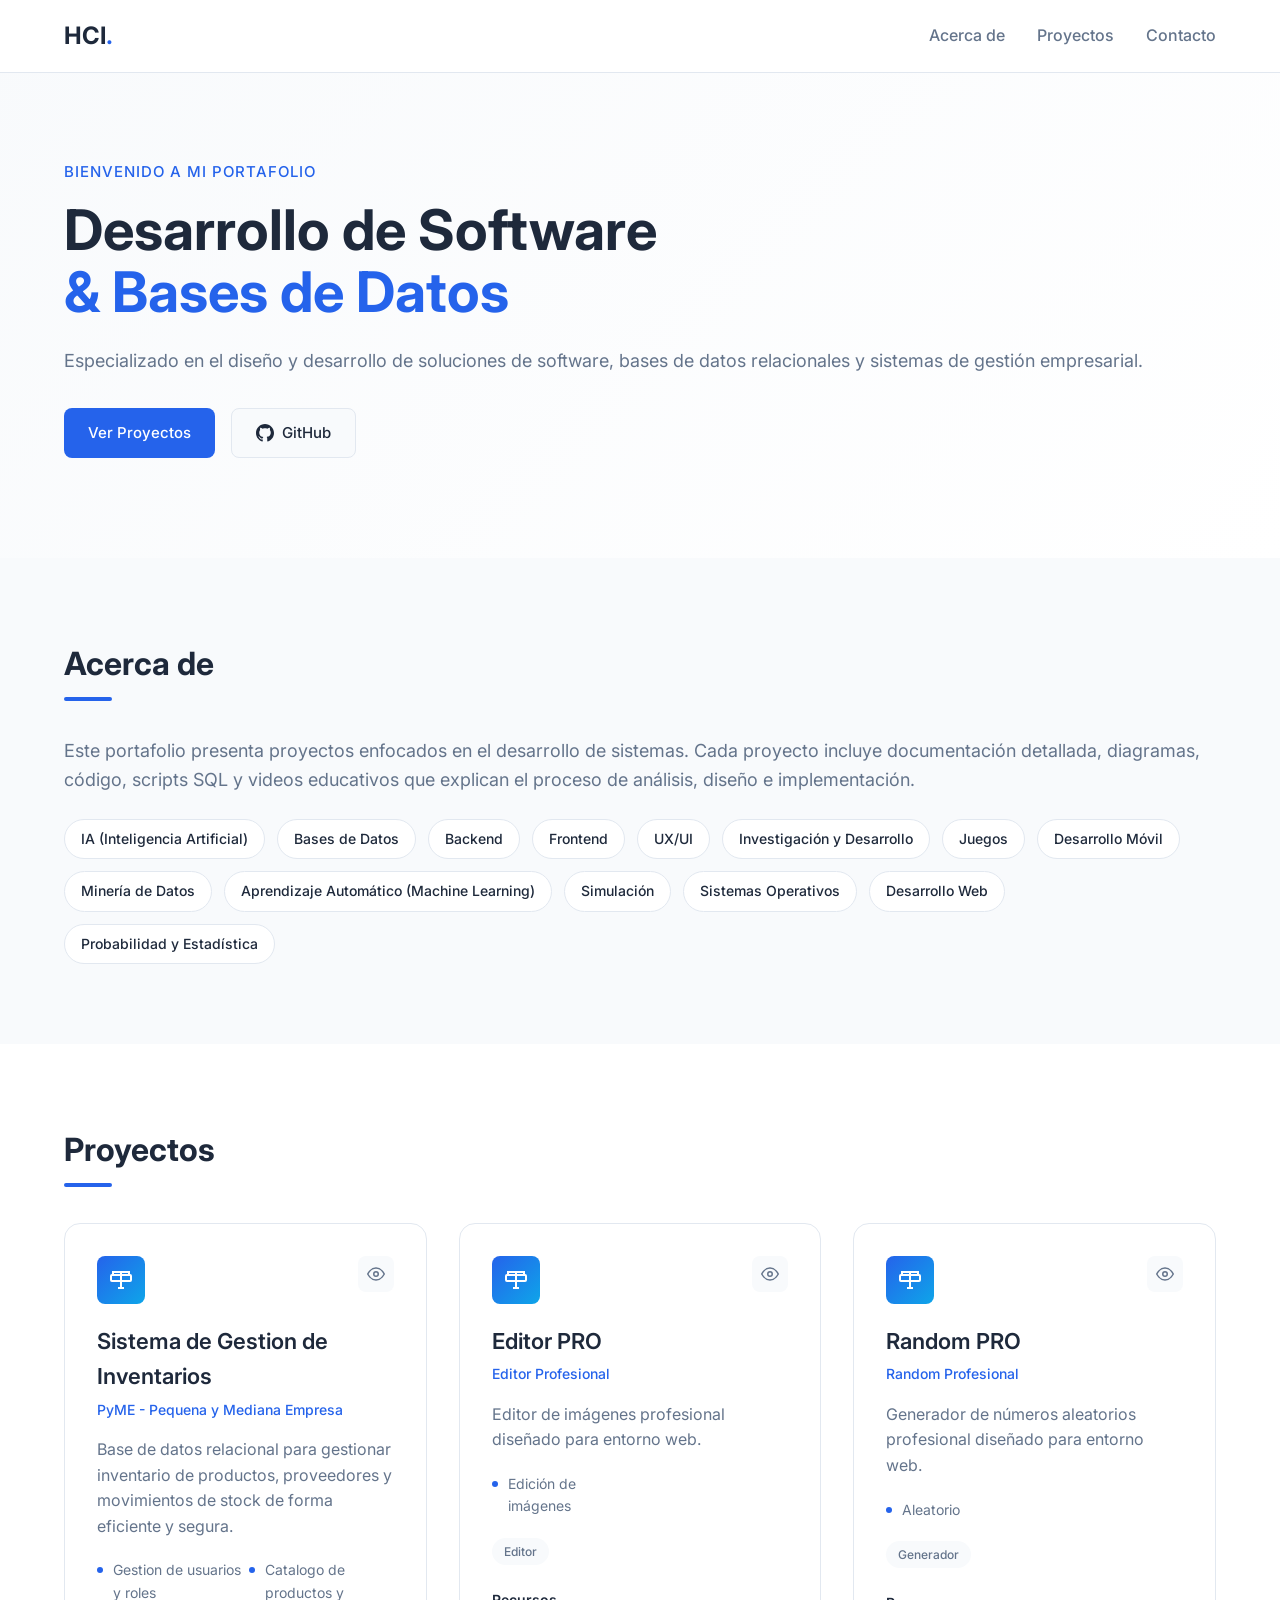
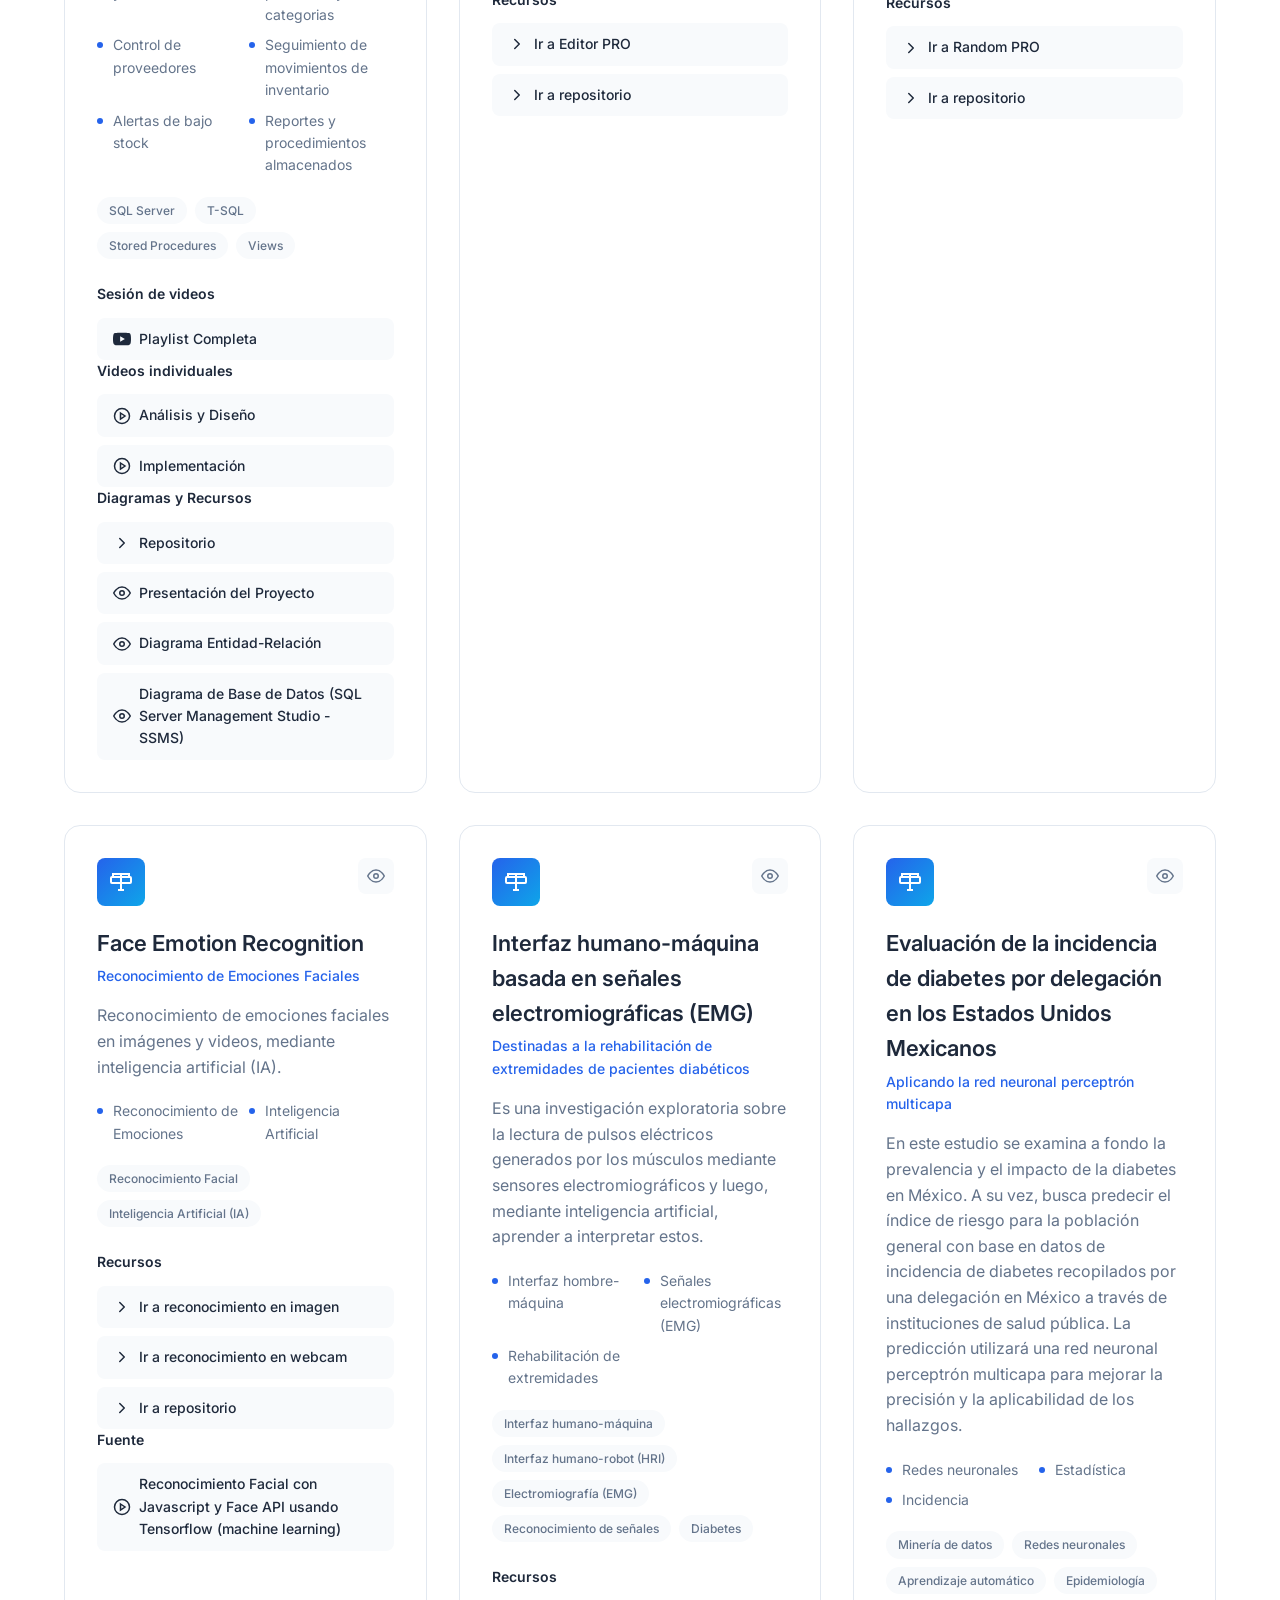
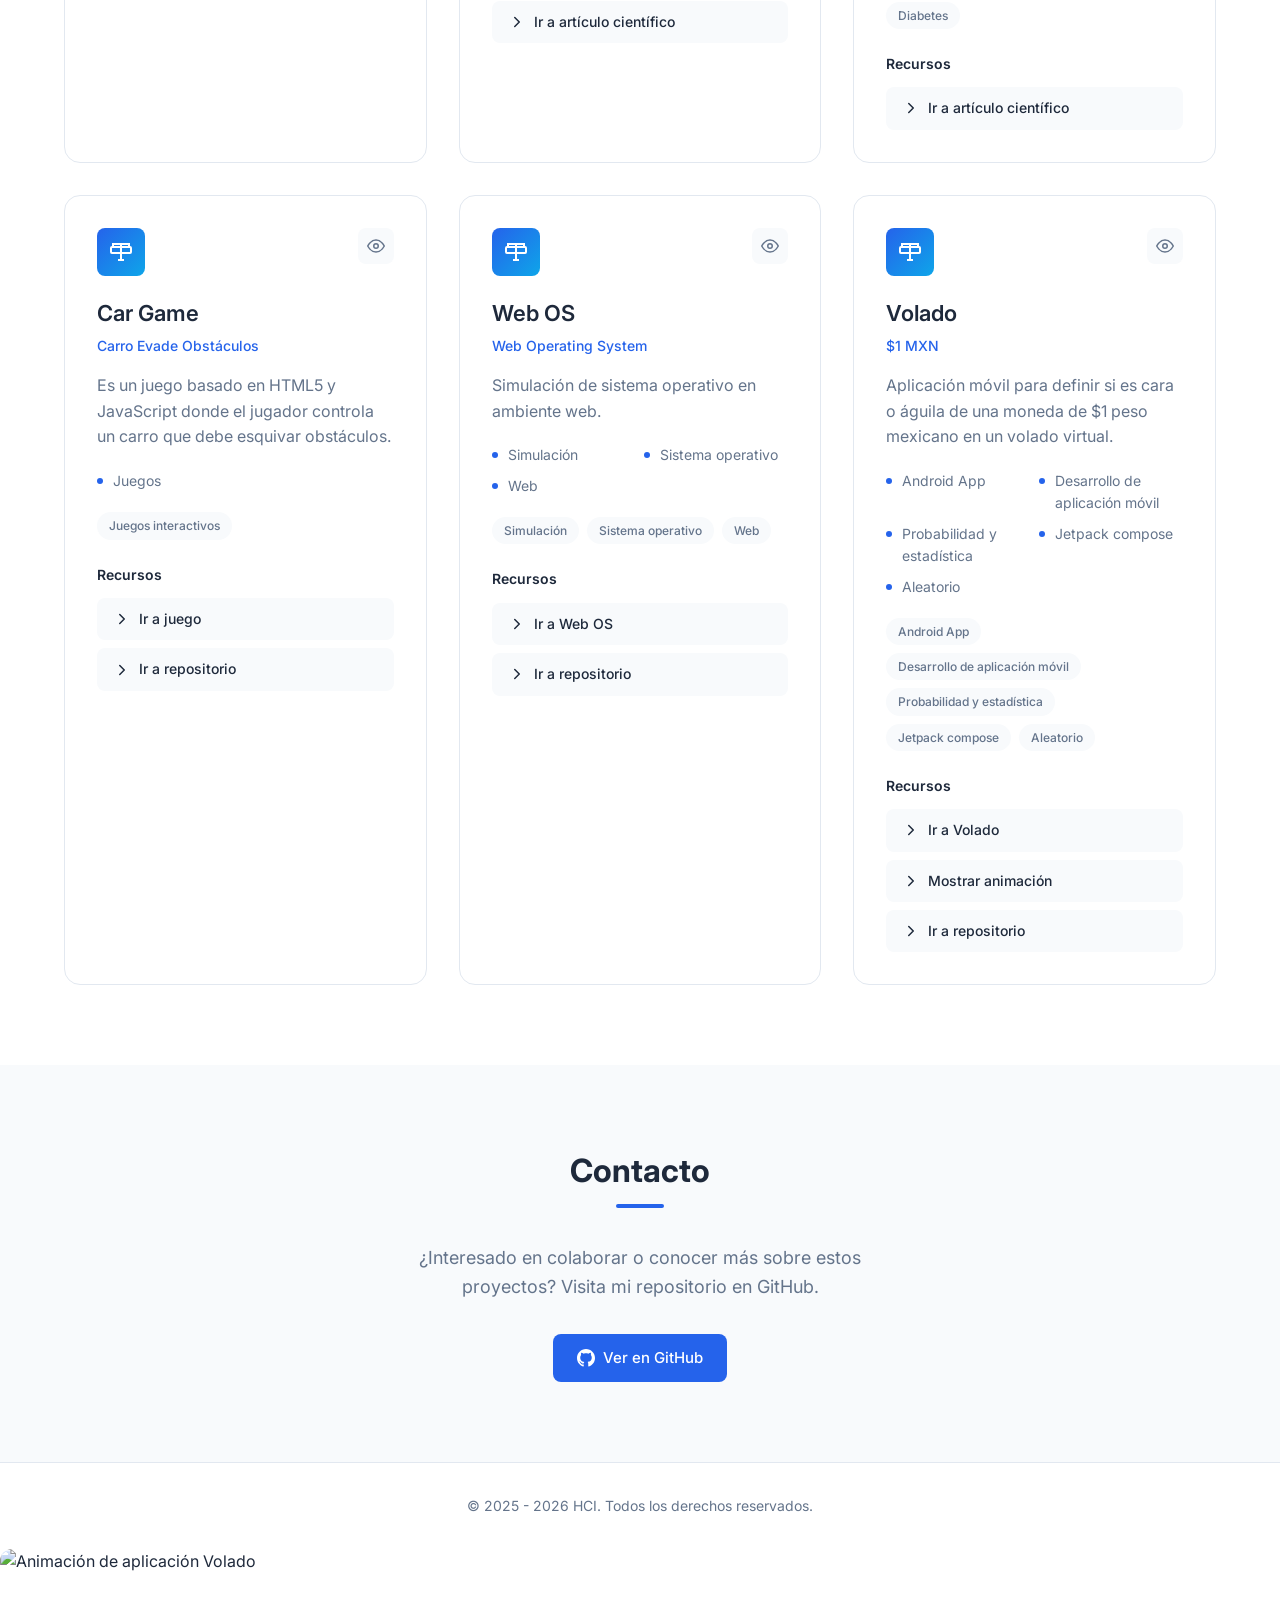
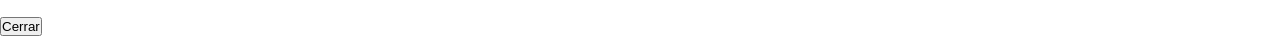
==== index.html @ 2f5af327 "Update copyright brand to index and unify all them" ====
<!DOCTYPE html>
<html lang="es">
<head>
    <meta charset="UTF-8">
    <meta name="viewport" content="width=device-width, initial-scale=1.0">
    <meta name="description" content="Portafolio profesional - Desarrollo de bases de datos y sistemas de software">
    <title>Portafolio Profesional | HCI</title>
    <link rel="icon" type="image/x-icon" href="assets/favicon.ico">
    <link rel="stylesheet" href="css/style.css">
    <link rel="stylesheet" href="https://hubetcardenasi.github.io/Volado/web/css/style-popup.css">
    <link rel="preconnect" href="https://fonts.googleapis.com">
    <link rel="preconnect" href="https://fonts.gstatic.com" crossorigin>
    <link href="https://fonts.googleapis.com/css2?family=Inter:wght@300;400;500;600;700&display=swap" rel="stylesheet">
</head>
<body>
    <header class="header">
        <div class="container">
            <nav class="nav">
                <a href="#" class="logo">HCI<span class="logo-dot">.</span></a>
                <ul class="nav-links">
                    <li><a href="#about">Acerca de</a></li>
                    <li><a href="#projects">Proyectos</a></li>
                    <li><a href="#contact">Contacto</a></li>
                </ul>
            </nav>
        </div>
    </header>

    <main>
        <section class="hero">
            <div class="container">
                <div class="hero-content">
                    <p class="hero-subtitle">Bienvenido a mi portafolio</p>
                    <h1 class="hero-title">Desarrollo de Software <br><span class="highlight">&amp; Bases de Datos</span></h1>
                    <p class="hero-description">
                        Especializado en el diseño y desarrollo de soluciones de software,
                        bases de datos relacionales y sistemas de gestión empresarial.
                    </p>
                    <div class="hero-buttons">
                        <a href="#projects" class="btn btn-primary">Ver Proyectos</a>
                        <a href="https://github.com/hubetcardenasi/Portafolio" target="_blank" rel="noopener noreferrer" class="btn btn-secondary">
                            <svg class="icon" viewBox="0 0 24 24" fill="currentColor">
                                <path d="M12 0c-6.626 0-12 5.373-12 12 0 5.302 3.438 9.8 8.207 11.387.599.111.793-.261.793-.577v-2.234c-3.338.726-4.033-1.416-4.033-1.416-.546-1.387-1.333-1.756-1.333-1.756-1.089-.745.083-.729.083-.729 1.205.084 1.839 1.237 1.839 1.237 1.07 1.834 2.807 1.304 3.492.997.107-.775.418-1.305.762-1.604-2.665-.305-5.467-1.334-5.467-5.931 0-1.311.469-2.381 1.236-3.221-.124-.303-.535-1.524.117-3.176 0 0 1.008-.322 3.301 1.23.957-.266 1.983-.399 3.003-.404 1.02.005 2.047.138 3.006.404 2.291-1.552 3.297-1.23 3.297-1.23.653 1.653.242 2.874.118 3.176.77.84 1.235 1.911 1.235 3.221 0 4.609-2.807 5.624-5.479 5.921.43.372.823 1.102.823 2.222v3.293c0 .319.192.694.801.576 4.765-1.589 8.199-6.086 8.199-11.386 0-6.627-5.373-12-12-12z"/>
                            </svg>
                            GitHub
                        </a>
                    </div>
                </div>
            </div>
        </section>

        <section id="about" class="about">
            <div class="container">
                <h2 class="section-title">Acerca de</h2>
                <div class="about-content">
                    <div class="about-text">
                        <p>
                            Este portafolio presenta proyectos enfocados en el desarrollo de sistemas. Cada proyecto incluye documentación
                            detallada, diagramas, código, scripts SQL y videos educativos que explican el proceso
                            de análisis, diseño e implementación.
                        </p>
                        <div class="skills">
                            <span class="skill-tag">IA (Inteligencia Artificial)</span>
                            <span class="skill-tag">Bases de Datos</span>
                            <span class="skill-tag">Backend</span>
                            <span class="skill-tag">Frontend</span>
                            <span class="skill-tag">UX/UI</span>
                            <span class="skill-tag">Investigación y Desarrollo</span>
                            <span class="skill-tag">Juegos</span>
                            <span class="skill-tag">Desarrollo Móvil</span>
                            <span class="skill-tag">Minería de Datos</span>
                            <span class="skill-tag">Aprendizaje Automático (Machine Learning)</span>
                            <span class="skill-tag">Simulación</span>
                            <span class="skill-tag">Sistemas Operativos</span>
                            <span class="skill-tag">Desarrollo Web</span>
                            <span class="skill-tag">Probabilidad y Estadística</span>
                        </div>
                    </div>
                </div>
            </div>
        </section>

        <section id="projects" class="projects">
            <div class="container">
                <h2 class="section-title">Proyectos</h2>
                <div class="projects-grid">
                    <article class="project-card">
                        <div class="project-header">
                            <div class="project-icon">
                                <svg viewBox="0 0 24 24" fill="none" stroke="currentColor" stroke-width="2">
                                    <path d="M4 7V4h16v3M9 20h6M12 4v16"/>
                                    <rect x="2" y="7" width="20" height="6" rx="1"/>
                                </svg>
                            </div>
                            <div class="project-links">
                                <a href="https://hubetcardenasi.github.io/SGI/assets/PyME/Presentation/SGI-PyME-Presentacion.pdf" target="_blank" title="Ver Diagrama ER" class="project-link">
                                    <svg viewBox="0 0 24 24" fill="none" stroke="currentColor" stroke-width="2">
                                        <path d="M1 12s4-8 11-8 11 8 11 8-4 8-11 8-11-8-11-8z"/>
                                        <circle cx="12" cy="12" r="3"/>
                                    </svg>
                                </a>
                            </div>
                        </div>
                        <h3 class="project-title">Sistema de Gestion de Inventarios</h3>
                        <p class="project-subtitle">PyME - Pequena y Mediana Empresa</p>
                        <p class="project-description">
                            Base de datos relacional para gestionar inventario de productos,
                            proveedores y movimientos de stock de forma eficiente y segura.
                        </p>
                        <div class="project-features">
                            <ul>
                                <li>Gestion de usuarios y roles</li>
                                <li>Catalogo de productos y categorias</li>
                                <li>Control de proveedores</li>
                                <li>Seguimiento de movimientos de inventario</li>
                                <li>Alertas de bajo stock</li>
                                <li>Reportes y procedimientos almacenados</li>
                            </ul>
                        </div>
                        <div class="project-tags">
                            <span class="tag">SQL Server</span>
                            <span class="tag">T-SQL</span>
                            <span class="tag">Stored Procedures</span>
                            <span class="tag">Views</span>
                        </div>
                        <div class="project-resources">
                            <h4>Sesión de videos</h4>
                            <div class="resource-links">
                                <a href="https://www.youtube.com/playlist?list=PLf03vPJLEOIWIBSw8-gBftN8FZsCcZZ-a" target="_blank" rel="noopener noreferrer" class="resource-link">
                                    <svg viewBox="0 0 24 24" fill="currentColor">
                                        <path d="M23.498 6.186a3.016 3.016 0 0 0-2.122-2.136C19.505 3.545 12 3.545 12 3.545s-7.505 0-9.377.505A3.017 3.017 0 0 0 .502 6.186C0 8.07 0 12 0 12s0 3.93.502 5.814a3.016 3.016 0 0 0 2.122 2.136c1.871.505 9.376.505 9.376.505s7.505 0 9.377-.505a3.015 3.015 0 0 0 2.122-2.136C24 15.93 24 12 24 12s0-3.93-.502-5.814zM9.545 15.568V8.432L15.818 12l-6.273 3.568z"/>
                                    </svg>
                                    Playlist Completa
                                </a>
                            </div>                                  
                            <h4>Videos individuales</h4>
                            <div class="resource-links">
                                <a href="https://youtu.be/Gul1yTHbNu0" target="_blank" rel="noopener noreferrer" class="resource-link">
                                    <svg viewBox="0 0 24 24" fill="none" stroke="currentColor" stroke-width="2">
                                        <circle cx="12" cy="12" r="10"/>
                                        <polygon points="10 8 16 12 10 16 10 8"/>
                                    </svg>
                                    Análisis y Diseño
                                </a>
                                <a href="https://youtu.be/DwmBLSr5jgw" target="_blank" rel="noopener noreferrer" class="resource-link">
                                    <svg viewBox="0 0 24 24" fill="none" stroke="currentColor" stroke-width="2">
                                        <circle cx="12" cy="12" r="10"/>
                                        <polygon points="10 8 16 12 10 16 10 8"/>
                                    </svg>
                                    Implementación
                                </a>
                            </div>
                            <h4>Diagramas y Recursos</h4>
                            <div class="resource-links">
                                <a href="https://github.com/hubetcardenasi/SGI" target="_blank" rel="noopener noreferrer" class="resource-link">
                                    <svg viewBox="0 0 24 24" fill="none" stroke="currentColor" stroke-width="2">
                                        <path d="M9 18L15 12L9 6" stroke-linecap="round" stroke-linejoin="round"/>
                                    </svg>
                                    Repositorio
                                </a>
                                <a href="https://hubetcardenasi.github.io/SGI/assets/PyME/Presentation/SGI-PyME-Presentacion.pdf" target="_blank" title="Ver Diagrama ER" class="resource-link">
                                    <svg viewBox="0 0 24 24" fill="none" stroke="currentColor" stroke-width="2">
                                        <path d="M1 12s4-8 11-8 11 8 11 8-4 8-11 8-11-8-11-8z"/>
                                        <circle cx="12" cy="12" r="3"/>
                                    </svg>
                                    Presentación del Proyecto
                                </a>
                                <a href="https://hubetcardenasi.github.io/SGI/assets/PyME/Images/ER.png" target="_blank" title="Ver Diagrama ER" class="resource-link">
                                    <svg viewBox="0 0 24 24" fill="none" stroke="currentColor" stroke-width="2">
                                        <path d="M1 12s4-8 11-8 11 8 11 8-4 8-11 8-11-8-11-8z"/>
                                        <circle cx="12" cy="12" r="3"/>
                                    </svg>
                                    Diagrama Entidad-Relación
                                </a>
                                <a href="https://hubetcardenasi.github.io/SGI/assets/PyME/Images/DBD-SSMS.png" target="_blank" title="Ver Diagrama BD" class="resource-link">
                                    <svg viewBox="0 0 24 24" fill="none" stroke="currentColor" stroke-width="2">
                                        <path d="M1 12s4-8 11-8 11 8 11 8-4 8-11 8-11-8-11-8z"/>
                                        <circle cx="12" cy="12" r="3"/>
                                    </svg>
                                    Diagrama de Base de Datos (SQL Server Management Studio - SSMS)
                                </a>
                            </div>
                        </div>
                    </article>

                    <article class="project-card">
                        <div class="project-header">
                            <div class="project-icon">
                                <svg viewBox="0 0 24 24" fill="none" stroke="currentColor" stroke-width="2">
                                    <path d="M4 7V4h16v3M9 20h6M12 4v16"/>
                                    <rect x="2" y="7" width="20" height="6" rx="1"/>
                                </svg>
                            </div>
                            <div class="project-links">
                                <a href="https://hubetcardenasi.github.io/EditorPro/index.html" target="_blank" title="Ver Proyecto" class="project-link">
                                    <svg viewBox="0 0 24 24" fill="none" stroke="currentColor" stroke-width="2">
                                        <path d="M1 12s4-8 11-8 11 8 11 8-4 8-11 8-11-8-11-8z"/>
                                        <circle cx="12" cy="12" r="3"/>
                                    </svg>
                                </a>
                            </div>
                        </div>
                        <h3 class="project-title">Editor PRO</h3>
                        <p class="project-subtitle">Editor Profesional</p>
                        <p class="project-description">
                            Editor de imágenes profesional diseñado para entorno web.
                        </p>
                        <div class="project-features">
                            <ul>
                                <li>Edición de imágenes</li>
                            </ul>
                        </div>
                        <div class="project-tags">
                            <span class="tag">Editor</span>
                        </div>
                        <div class="project-resources">
                            <h4>Recursos</h4>
                            <div class="resource-links">
                                <a href="https://hubetcardenasi.github.io/EditorPro/index.html" target="_blank" rel="noopener noreferrer" class="resource-link">
                                    <svg viewBox="0 0 24 24" fill="none" stroke="currentColor" stroke-width="2">
                                        <path d="M9 18L15 12L9 6" stroke-linecap="round" stroke-linejoin="round"/>
                                    </svg>
                                    Ir a Editor PRO
                                </a>
                                <a href="https://github.com/hubetcardenasi/EditorPro" target="_blank" rel="noopener noreferrer" class="resource-link">
                                    <svg viewBox="0 0 24 24" fill="none" stroke="currentColor" stroke-width="2">
                                        <path d="M9 18L15 12L9 6" stroke-linecap="round" stroke-linejoin="round"/>
                                    </svg>
                                    Ir a repositorio
                                </a>
                            </div>
                        </div>
                    </article>

                    <article class="project-card">
                        <div class="project-header">
                            <div class="project-icon">
                                <svg viewBox="0 0 24 24" fill="none" stroke="currentColor" stroke-width="2">
                                    <path d="M4 7V4h16v3M9 20h6M12 4v16"/>
                                    <rect x="2" y="7" width="20" height="6" rx="1"/>
                                </svg>
                            </div>
                            <div class="project-links">
                                <a href="https://hubetcardenasi.github.io/RandomPro/index.html" target="_blank" title="Ver Proyecto" class="project-link">
                                    <svg viewBox="0 0 24 24" fill="none" stroke="currentColor" stroke-width="2">
                                        <path d="M1 12s4-8 11-8 11 8 11 8-4 8-11 8-11-8-11-8z"/>
                                        <circle cx="12" cy="12" r="3"/>
                                    </svg>
                                </a>
                            </div>
                        </div>
                        <h3 class="project-title">Random PRO</h3>
                        <p class="project-subtitle">Random Profesional</p>
                        <p class="project-description">
                            Generador de números aleatorios profesional diseñado para entorno web.
                        </p>
                        <div class="project-features">
                            <ul>
                                <li>Aleatorio</li>
                            </ul>
                        </div>
                        <div class="project-tags">
                            <span class="tag">Generador</span>
                        </div>
                        <div class="project-resources">
                            <h4>Recursos</h4>
                            <div class="resource-links">
                                <a href="https://hubetcardenasi.github.io/RandomPro/index.html" target="_blank" rel="noopener noreferrer" class="resource-link">
                                    <svg viewBox="0 0 24 24" fill="none" stroke="currentColor" stroke-width="2">
                                        <path d="M9 18L15 12L9 6" stroke-linecap="round" stroke-linejoin="round"/>
                                    </svg>
                                    Ir a Random PRO
                                </a>
                                <a href="https://github.com/hubetcardenasi/RandomPro" target="_blank" rel="noopener noreferrer" class="resource-link">
                                    <svg viewBox="0 0 24 24" fill="none" stroke="currentColor" stroke-width="2">
                                        <path d="M9 18L15 12L9 6" stroke-linecap="round" stroke-linejoin="round"/>
                                    </svg>
                                    Ir a repositorio
                                </a>
                            </div>
                        </div>
                    </article>

                    <article class="project-card">
                        <div class="project-header">
                            <div class="project-icon">
                                <svg viewBox="0 0 24 24" fill="none" stroke="currentColor" stroke-width="2">
                                    <path d="M4 7V4h16v3M9 20h6M12 4v16"/>
                                    <rect x="2" y="7" width="20" height="6" rx="1"/>
                                </svg>
                            </div>
                            <div class="project-links">
                                <a href="https://hubetcardenasi.github.io/FaceEmotionRecognition/assets/ReconocimientoDeEmocionesPorMedioDeIA.pdf" target="_blank" title="Ver Proyecto" class="project-link">
                                    <svg viewBox="0 0 24 24" fill="none" stroke="currentColor" stroke-width="2">
                                        <path d="M1 12s4-8 11-8 11 8 11 8-4 8-11 8-11-8-11-8z"/>
                                        <circle cx="12" cy="12" r="3"/>
                                    </svg>
                                </a>
                            </div>
                        </div>
                        <h3 class="project-title">Face Emotion Recognition</h3>
                        <p class="project-subtitle">Reconocimiento de Emociones Faciales</p>
                        <p class="project-description">
                            Reconocimiento de emociones faciales en imágenes y videos, mediante inteligencia artificial (IA).
                        </p>
                        <div class="project-features">
                            <ul>
                                <li>Reconocimiento de Emociones</li>
                                <li>Inteligencia Artificial</li>
                            </ul>
                        </div>
                        <div class="project-tags">
                            <span class="tag">Reconocimiento Facial</span>
                            <span class="tag">Inteligencia Artificial (IA)</span>
                        </div>
                        <div class="project-resources">
                            <h4>Recursos</h4>
                            <div class="resource-links">
                                <a href="https://hubetcardenasi.github.io/FaceEmotionRecognition/index-image.html" target="_blank" rel="noopener noreferrer" class="resource-link">
                                    <svg viewBox="0 0 24 24" fill="none" stroke="currentColor" stroke-width="2">
                                        <path d="M9 18L15 12L9 6" stroke-linecap="round" stroke-linejoin="round"/>
                                    </svg>
                                    Ir a reconocimiento en imagen
                                </a>
                            
                                <a href="https://hubetcardenasi.github.io/FaceEmotionRecognition/index-webcam.html" target="_blank" rel="noopener noreferrer" class="resource-link">
                                    <svg viewBox="0 0 24 24" fill="none" stroke="currentColor" stroke-width="2">
                                        <path d="M9 18L15 12L9 6" stroke-linecap="round" stroke-linejoin="round"/>
                                    </svg>
                                    Ir a reconocimiento en webcam
                                </a>

                                <a href="https://github.com/hubetcardenasi/FaceEmotionRecognition" target="_blank" rel="noopener noreferrer" class="resource-link">
                                    <svg viewBox="0 0 24 24" fill="none" stroke="currentColor" stroke-width="2">
                                        <path d="M9 18L15 12L9 6" stroke-linecap="round" stroke-linejoin="round"/>
                                    </svg>
                                    Ir a repositorio
                                </a>
                            </div>

                            <h4>Fuente</h4>
                            <div class="resource-links">
                                <a href="https://youtu.be/QbQuNyEgMvY" target="_blank" rel="noopener noreferrer" class="resource-link">
                                    <svg viewBox="0 0 24 24" fill="none" stroke="currentColor" stroke-width="2">
                                        <circle cx="12" cy="12" r="10"/>
                                        <polygon points="10 8 16 12 10 16 10 8"/>
                                    </svg>
                                    Reconocimiento Facial con Javascript y Face API usando Tensorflow (machine learning)
                                </a>
                            </div>
                        </div>
                    </article>

                    <article class="project-card">
                        <div class="project-header">
                            <div class="project-icon">
                                <svg viewBox="0 0 24 24" fill="none" stroke="currentColor" stroke-width="2">
                                    <path d="M4 7V4h16v3M9 20h6M12 4v16"/>
                                    <rect x="2" y="7" width="20" height="6" rx="1"/>
                                </svg>
                            </div>
                            <div class="project-links">
                                <a href="https://doi.org/10.1007/978-3-031-60215-3_5" target="_blank" title="Ver Proyecto" class="project-link">
                                    <svg viewBox="0 0 24 24" fill="none" stroke="currentColor" stroke-width="2">
                                        <path d="M1 12s4-8 11-8 11 8 11 8-4 8-11 8-11-8-11-8z"/>
                                        <circle cx="12" cy="12" r="3"/>
                                    </svg>
                                </a>
                            </div>
                        </div>
                        <h3 class="project-title">Interfaz humano-máquina basada en señales electromiográficas (EMG)</h3>
                        <p class="project-subtitle">Destinadas a la rehabilitación de extremidades de pacientes diabéticos</p>
                        <p class="project-description">
                            Es una investigación exploratoria sobre la lectura de pulsos eléctricos generados por los músculos mediante sensores electromiográficos y luego, mediante inteligencia artificial, aprender a interpretar estos. 
                        </p>
                        <div class="project-features">
                            <ul>
                                <li>Interfaz hombre-máquina</li>
                                <li>Señales electromiográficas (EMG)</li>
                                <li>Rehabilitación de extremidades</li>
                            </ul>
                        </div>
                        <div class="project-tags">
                            <span class="tag">Interfaz humano-máquina</span>
                            <span class="tag">Interfaz humano-robot (HRI)</span>
                            <span class="tag">Electromiografía (EMG)</span>
                            <span class="tag">Reconocimiento de señales</span>
                            <span class="tag">Diabetes</span>
                        </div>
                        <div class="project-resources">
                            <h4>Recursos</h4>
                            <div class="resource-links">
                                <a href="https://doi.org/10.1007/978-3-031-60215-3_5" target="_blank" rel="noopener noreferrer" class="resource-link">
                                    <svg viewBox="0 0 24 24" fill="none" stroke="currentColor" stroke-width="2">
                                        <path d="M9 18L15 12L9 6" stroke-linecap="round" stroke-linejoin="round"/>
                                    </svg>
                                    Ir a artículo científico
                                </a>
                            </div>
                        </div>
                    </article>

                    <article class="project-card">
                        <div class="project-header">
                            <div class="project-icon">
                                <svg viewBox="0 0 24 24" fill="none" stroke="currentColor" stroke-width="2">
                                    <path d="M4 7V4h16v3M9 20h6M12 4v16"/>
                                    <rect x="2" y="7" width="20" height="6" rx="1"/>
                                </svg>
                            </div>
                            <div class="project-links">
                                <a href="https://doi.org/10.1007/978-3-031-60215-3_6" target="_blank" title="Ver Proyecto" class="project-link">
                                    <svg viewBox="0 0 24 24" fill="none" stroke="currentColor" stroke-width="2">
                                        <path d="M1 12s4-8 11-8 11 8 11 8-4 8-11 8-11-8-11-8z"/>
                                        <circle cx="12" cy="12" r="3"/>
                                    </svg>
                                </a>
                            </div>
                        </div>
                        <h3 class="project-title">Evaluación de la incidencia de diabetes por delegación en los Estados Unidos Mexicanos</h3>
                        <p class="project-subtitle">Aplicando la red neuronal perceptrón multicapa</p>
                        <p class="project-description">
                            En este estudio se examina a fondo la prevalencia y el impacto de la diabetes en México. A su vez, busca predecir el índice de riesgo para la población general con base en datos de incidencia de diabetes recopilados por una delegación en México a través de instituciones de salud pública. La predicción utilizará una red neuronal perceptrón multicapa para mejorar la precisión y la aplicabilidad de los hallazgos.  
                        </p>
                        <div class="project-features">
                            <ul>
                                <li>Redes neuronales</li>
                                <li>Estadística</li>
                                <li>Incidencia</li>
                            </ul>
                        </div>
                        <div class="project-tags">
                            <span class="tag">Minería de datos</span>
                            <span class="tag">Redes neuronales</span>
                            <span class="tag">Aprendizaje automático</span>
                            <span class="tag">Epidemiología</span>
                            <span class="tag">Diabetes</span>
                        </div>
                        <div class="project-resources">
                            <h4>Recursos</h4>
                            <div class="resource-links">
                                <a href="https://doi.org/10.1007/978-3-031-60215-3_6" target="_blank" rel="noopener noreferrer" class="resource-link">
                                    <svg viewBox="0 0 24 24" fill="none" stroke="currentColor" stroke-width="2">
                                        <path d="M9 18L15 12L9 6" stroke-linecap="round" stroke-linejoin="round"/>
                                    </svg>
                                    Ir a artículo científico
                                </a>
                            </div>
                        </div>
                    </article>

                    <article class="project-card">
                        <div class="project-header">
                            <div class="project-icon">
                                <svg viewBox="0 0 24 24" fill="none" stroke="currentColor" stroke-width="2">
                                    <path d="M4 7V4h16v3M9 20h6M12 4v16"/>
                                    <rect x="2" y="7" width="20" height="6" rx="1"/>
                                </svg>
                            </div>
                            <div class="project-links">
                                <a href="https://hubetcardenasi.github.io/CarGame/index.html" target="_blank" title="Ver Proyecto" class="project-link">
                                    <svg viewBox="0 0 24 24" fill="none" stroke="currentColor" stroke-width="2">
                                        <path d="M1 12s4-8 11-8 11 8 11 8-4 8-11 8-11-8-11-8z"/>
                                        <circle cx="12" cy="12" r="3"/>
                                    </svg>
                                </a>
                            </div>
                        </div>
                        <h3 class="project-title">Car Game</h3>
                        <p class="project-subtitle">Carro Evade Obstáculos</p>
                        <p class="project-description">
                            Es un juego basado en HTML5 y JavaScript donde el jugador controla un carro que debe esquivar obstáculos.  
                        </p>
                        <div class="project-features">
                            <ul>
                                <li>Juegos</li>
                            </ul>
                        </div>
                        <div class="project-tags">
                            <span class="tag">Juegos interactivos</span>
                        </div>
                        <div class="project-resources">
                            <h4>Recursos</h4>
                            <div class="resource-links">
                                <a href="https://hubetcardenasi.github.io/CarGame/index.html" target="_blank" rel="noopener noreferrer" class="resource-link">
                                    <svg viewBox="0 0 24 24" fill="none" stroke="currentColor" stroke-width="2">
                                        <path d="M9 18L15 12L9 6" stroke-linecap="round" stroke-linejoin="round"/>
                                    </svg>
                                    Ir a juego
                                </a>

                                <a href="https://github.com/hubetcardenasi/CarGame" target="_blank" rel="noopener noreferrer" class="resource-link">
                                    <svg viewBox="0 0 24 24" fill="none" stroke="currentColor" stroke-width="2">
                                        <path d="M9 18L15 12L9 6" stroke-linecap="round" stroke-linejoin="round"/>
                                    </svg>
                                    Ir a repositorio
                                </a>
                            </div>
                        </div>
                    </article>

                    <article class="project-card">
                        <div class="project-header">
                            <div class="project-icon">
                                <svg viewBox="0 0 24 24" fill="none" stroke="currentColor" stroke-width="2">
                                    <path d="M4 7V4h16v3M9 20h6M12 4v16"/>
                                    <rect x="2" y="7" width="20" height="6" rx="1"/>
                                </svg>
                            </div>
                            <div class="project-links">
                                <a href="https://hubetcardenasi.github.io/WebOS/index.html" target="_blank" title="Ver Proyecto" class="project-link">
                                    <svg viewBox="0 0 24 24" fill="none" stroke="currentColor" stroke-width="2">
                                        <path d="M1 12s4-8 11-8 11 8 11 8-4 8-11 8-11-8-11-8z"/>
                                        <circle cx="12" cy="12" r="3"/>
                                    </svg>
                                </a>
                            </div>
                        </div>
                        <h3 class="project-title">Web OS</h3>
                        <p class="project-subtitle">Web Operating System</p>
                        <p class="project-description">
                            Simulación de sistema operativo en ambiente web. 
                        </p>
                        <div class="project-features">
                            <ul>
                                <li>Simulación</li>
                                <li>Sistema operativo</li>
                                <li>Web</li>
                            </ul>
                        </div>
                        <div class="project-tags">
                            <span class="tag">Simulación</span>
                            <span class="tag">Sistema operativo</span>
                            <span class="tag">Web</span>
                        </div>
                        <div class="project-resources">
                            <h4>Recursos</h4>
                            <div class="resource-links">
                                <a href="https://hubetcardenasi.github.io/WebOS/index.html" target="_blank" rel="noopener noreferrer" class="resource-link">
                                    <svg viewBox="0 0 24 24" fill="none" stroke="currentColor" stroke-width="2">
                                        <path d="M9 18L15 12L9 6" stroke-linecap="round" stroke-linejoin="round"/>
                                    </svg>
                                    Ir a Web OS
                                </a>

                                <a href="https://github.com/hubetcardenasi/WebOS" target="_blank" rel="noopener noreferrer" class="resource-link">
                                    <svg viewBox="0 0 24 24" fill="none" stroke="currentColor" stroke-width="2">
                                        <path d="M9 18L15 12L9 6" stroke-linecap="round" stroke-linejoin="round"/>
                                    </svg>
                                    Ir a repositorio
                                </a>
                            </div>
                        </div>
                    </article>

                    <article class="project-card">
                        <div class="project-header">
                            <div class="project-icon">
                                <svg viewBox="0 0 24 24" fill="none" stroke="currentColor" stroke-width="2">
                                    <path d="M4 7V4h16v3M9 20h6M12 4v16"/>
                                    <rect x="2" y="7" width="20" height="6" rx="1"/>
                                </svg>
                            </div>
                            <div class="project-links">
                                <a href="https://hubetcardenasi.github.io/Volado/index.html" target="_blank" title="Ver Proyecto" class="project-link">
                                    <svg viewBox="0 0 24 24" fill="none" stroke="currentColor" stroke-width="2">
                                        <path d="M1 12s4-8 11-8 11 8 11 8-4 8-11 8-11-8-11-8z"/>
                                        <circle cx="12" cy="12" r="3"/>
                                    </svg>
                                </a>
                            </div>
                        </div>
                        <h3 class="project-title">Volado</h3>
                        <p class="project-subtitle">$1 MXN</p>
                        <p class="project-description">
                            Aplicación móvil para definir si es cara o águila de una moneda de $1 peso mexicano en un volado virtual. 
                        </p>
                        <div class="project-features">
                            <ul>
                                <li>Android App</li>
                                <li>Desarrollo de aplicación móvil</li>
                                <li>Probabilidad y estadística</li>
                                <li>Jetpack compose</li>
                                <li>Aleatorio</li>
                            </ul>
                        </div>
                        <div class="project-tags">
                            <span class="tag">Android App</span>
                            <span class="tag">Desarrollo de aplicación móvil</span>
                            <span class="tag">Probabilidad y estadística</span>
                            <span class="tag">Jetpack compose</span>
                            <span class="tag">Aleatorio</span>
                        </div>
                        <div class="project-resources">
                            <h4>Recursos</h4>
                            <div class="resource-links">
                                <a href="https://hubetcardenasi.github.io/Volado/index.html" target="_blank" rel="noopener noreferrer" class="resource-link">
                                    <svg viewBox="0 0 24 24" fill="none" stroke="currentColor" stroke-width="2">
                                        <path d="M9 18L15 12L9 6" stroke-linecap="round" stroke-linejoin="round"/>
                                    </svg>
                                    Ir a Volado
                                </a>

                                <a href="#" onclick="mostrarPopup(); return false;" target="_blank" rel="noopener noreferrer" class="resource-link">
                                    <svg viewBox="0 0 24 24" fill="none" stroke="currentColor" stroke-width="2">
                                        <path d="M9 18L15 12L9 6" stroke-linecap="round" stroke-linejoin="round"/>
                                    </svg>
                                    Mostrar animación
                                </a>

                                <a href="https://github.com/hubetcardenasi/Volado" target="_blank" rel="noopener noreferrer" class="resource-link">
                                    <svg viewBox="0 0 24 24" fill="none" stroke="currentColor" stroke-width="2">
                                        <path d="M9 18L15 12L9 6" stroke-linecap="round" stroke-linejoin="round"/>
                                    </svg>
                                    Ir a repositorio
                                </a>
                            </div>
                        </div>
                    </article>
                </div>
            </div>
        </section>

        <section id="contact" class="contact">
            <div class="container">
                <h2 class="section-title">Contacto</h2>
                <div class="contact-content">
                    <p class="contact-text">
                        ¿Interesado en colaborar o conocer más sobre estos proyectos?
                        Visita mi repositorio en GitHub.
                    </p>
                    <a href="https://github.com/hubetcardenasi/Portafolio" target="_blank" rel="noopener noreferrer" class="btn btn-primary">
                        <svg class="icon" viewBox="0 0 24 24" fill="currentColor">
                            <path d="M12 0c-6.626 0-12 5.373-12 12 0 5.302 3.438 9.8 8.207 11.387.599.111.793-.261.793-.577v-2.234c-3.338.726-4.033-1.416-4.033-1.416-.546-1.387-1.333-1.756-1.333-1.756-1.089-.745.083-.729.083-.729 1.205.084 1.839 1.237 1.839 1.237 1.07 1.834 2.807 1.304 3.492.997.107-.775.418-1.305.762-1.604-2.665-.305-5.467-1.334-5.467-5.931 0-1.311.469-2.381 1.236-3.221-.124-.303-.535-1.524.117-3.176 0 0 1.008-.322 3.301 1.23.957-.266 1.983-.399 3.003-.404 1.02.005 2.047.138 3.006.404 2.291-1.552 3.297-1.23 3.297-1.23.653 1.653.242 2.874.118 3.176.77.84 1.235 1.911 1.235 3.221 0 4.609-2.807 5.624-5.479 5.921.43.372.823 1.102.823 2.222v3.293c0 .319.192.694.801.576 4.765-1.589 8.199-6.086 8.199-11.386 0-6.627-5.373-12-12-12z"/>
                        </svg>
                        Ver en GitHub
                    </a>
                </div>
            </div>
        </section>
    </main>

    <footer class="footer">
        <div class="container">
            <p>&copy; <span id="actualYear">2025</span> HCI. Todos los derechos reservados.</p>
        </div>
    </footer>

    <script src="js/app.js"></script>

    <!-- Popup -->
    <div class="popup-overlay" id="popup">
    <div class="popup-content">
        <img src="https://hubetcardenasi.github.io/Volado/web/assets/volado_animacion.gif" alt="Animación de aplicación Volado" class="project-image" width="180" style="border-radius: 12px;">
        <p style="color:white; margin-top: 12px;">Procesando...</p>
        <button class="popup-btn" onclick="cerrarPopup()">Cerrar</button>
    </div>
    </div>

    <script src="https://hubetcardenasi.github.io/Volado/web/js/app.js"></script>
</body>
</html>
---- css/style.css ----
/* CSS Variables */
:root {
    --color-primary: #2563eb;
    --color-primary-dark: #1d4ed8;
    --color-secondary: #64748b;
    --color-text: #1e293b;
    --color-text-light: #64748b;
    --color-background: #ffffff;
    --color-surface: #f8fafc;
    --color-border: #e2e8f0;
    --color-accent: #0ea5e9;
    --font-family: 'Inter', -apple-system, BlinkMacSystemFont, 'Segoe UI', Roboto, sans-serif;
    --shadow-sm: 0 1px 2px 0 rgb(0 0 0 / 0.05);
    --shadow-md: 0 4px 6px -1px rgb(0 0 0 / 0.1), 0 2px 4px -2px rgb(0 0 0 / 0.1);
    --shadow-lg: 0 10px 15px -3px rgb(0 0 0 / 0.1), 0 4px 6px -4px rgb(0 0 0 / 0.1);
    --radius: 8px;
    --radius-lg: 16px;
    --transition: all 0.2s ease;
}

/* Reset */
*, *::before, *::after {
    box-sizing: border-box;
    margin: 0;
    padding: 0;
}

html {
    scroll-behavior: smooth;
}

body {
    font-family: var(--font-family);
    font-size: 16px;
    line-height: 1.6;
    color: var(--color-text);
    background-color: var(--color-background);
}

img {
    max-width: 100%;
    height: auto;
}

a {
    color: inherit;
    text-decoration: none;
}

ul {
    list-style: none;
}

/* Container */
.container {
    width: 100%;
    max-width: 1200px;
    margin: 0 auto;
    padding: 0 24px;
}

/* Header */
.header {
    position: fixed;
    top: 0;
    left: 0;
    right: 0;
    background: rgba(255, 255, 255, 0.95);
    backdrop-filter: blur(10px);
    border-bottom: 1px solid var(--color-border);
    z-index: 1000;
}

.nav {
    display: flex;
    justify-content: space-between;
    align-items: center;
    height: 72px;
}

.logo {
    font-size: 1.5rem;
    font-weight: 700;
    color: var(--color-text);
}

.logo-dot {
    color: var(--color-primary);
}

.nav-links {
    display: flex;
    gap: 32px;
}

.nav-links a {
    font-weight: 500;
    color: var(--color-text-light);
    transition: var(--transition);
}

.nav-links a:hover {
    color: var(--color-primary);
}

/* Buttons */
.btn {
    display: inline-flex;
    align-items: center;
    gap: 8px;
    padding: 12px 24px;
    font-size: 0.938rem;
    font-weight: 500;
    border-radius: var(--radius);
    transition: var(--transition);
    cursor: pointer;
    border: none;
}

.btn-primary {
    background: var(--color-primary);
    color: white;
}

.btn-primary:hover {
    background: var(--color-primary-dark);
    transform: translateY(-2px);
    box-shadow: var(--shadow-md);
}

.btn-secondary {
    background: var(--color-surface);
    color: var(--color-text);
    border: 1px solid var(--color-border);
}

.btn-secondary:hover {
    background: var(--color-border);
    transform: translateY(-2px);
}

.btn .icon {
    width: 18px;
    height: 18px;
}

/* Hero Section */
.hero {
    padding: 160px 0 100px;
    background: linear-gradient(135deg, var(--color-surface) 0%, var(--color-background) 100%);
}

.hero-content {
    max-width: 100%;
}

.hero-subtitle {
    font-size: 0.938rem;
    font-weight: 500;
    color: var(--color-primary);
    text-transform: uppercase;
    letter-spacing: 1px;
    margin-bottom: 16px;
}

.hero-title {
    font-size: clamp(2.5rem, 5vw, 3.5rem);
    font-weight: 700;
    line-height: 1.1;
    margin-bottom: 24px;
    color: var(--color-text);
}

.hero-title .highlight {
    color: var(--color-primary);
}

.hero-description {
    font-size: 1.125rem;
    color: var(--color-text-light);
    margin-bottom: 32px;
    max-width: 100%;
}

.hero-buttons {
    display: flex;
    gap: 16px;
    flex-wrap: wrap;
}

/* Section Styles */
section {
    padding: 80px 0;
}

.section-title {
    font-size: 2rem;
    font-weight: 700;
    margin-bottom: 48px;
    position: relative;
}

.section-title::after {
    content: '';
    position: absolute;
    bottom: -12px;
    left: 0;
    width: 48px;
    height: 4px;
    background: var(--color-primary);
    border-radius: 2px;
}

/* About Section */
.about {
    background: var(--color-surface);
}

.about-text {
    max-width: 100%;
}

.about-text p {
    font-size: 1.125rem;
    color: var(--color-text-light);
    margin-bottom: 24px;
}

.skills {
    display: flex;
    flex-wrap: wrap;
    gap: 12px;
}

.skill-tag {
    padding: 8px 16px;
    background: white;
    color: var(--color-text);
    border-radius: 100px;
    font-size: 0.875rem;
    font-weight: 500;
    border: 1px solid var(--color-border);
}

/* Projects Section */
.projects-grid {
    display: grid;
    grid-template-columns: repeat(auto-fit, minmax(350px, 1fr));
    gap: 32px;
}

.project-card {
    background: white;
    border: 1px solid var(--color-border);
    border-radius: var(--radius-lg);
    padding: 32px;
    transition: var(--transition);
}

.project-card:hover {
    transform: translateY(-4px);
    box-shadow: var(--shadow-lg);
    border-color: var(--color-primary);
}

.project-header {
    display: flex;
    justify-content: space-between;
    align-items: flex-start;
    margin-bottom: 20px;
}

.project-icon {
    width: 48px;
    height: 48px;
    background: linear-gradient(135deg, var(--color-primary) 0%, var(--color-accent) 100%);
    border-radius: var(--radius);
    display: flex;
    align-items: center;
    justify-content: center;
}

.project-icon svg {
    width: 24px;
    height: 24px;
    color: white;
}

.project-links {
    display: flex;
    gap: 12px;
}

.project-link {
    width: 36px;
    height: 36px;
    display: flex;
    align-items: center;
    justify-content: center;
    border-radius: var(--radius);
    background: var(--color-surface);
    color: var(--color-text-light);
    transition: var(--transition);
}

.project-link:hover {
    background: var(--color-primary);
    color: white;
}

.project-link svg {
    width: 18px;
    height: 18px;
}

.project-title {
    font-size: 1.375rem;
    font-weight: 600;
    margin-bottom: 4px;
}

.project-subtitle {
    font-size: 0.875rem;
    color: var(--color-primary);
    font-weight: 500;
    margin-bottom: 16px;
}

.project-description {
    color: var(--color-text-light);
    margin-bottom: 20px;
}

.project-features {
    margin-bottom: 20px;
}

.project-features ul {
    display: grid;
    grid-template-columns: repeat(2, 1fr);
    gap: 8px;
}

.project-features li {
    font-size: 0.875rem;
    color: var(--color-text-light);
    position: relative;
    padding-left: 16px;
}

.project-features li::before {
    content: '';
    position: absolute;
    left: 0;
    top: 8px;
    width: 6px;
    height: 6px;
    background: var(--color-primary);
    border-radius: 50%;
}

.project-tags {
    display: flex;
    flex-wrap: wrap;
    gap: 8px;
    margin-bottom: 24px;
}

.tag {
    padding: 4px 12px;
    background: var(--color-surface);
    color: var(--color-text-light);
    border-radius: 100px;
    font-size: 0.75rem;
    font-weight: 500;
}

.project-resources h4 {
    font-size: 0.875rem;
    font-weight: 600;
    margin-bottom: 12px;
    color: var(--color-text);
}

.resource-links {
    display: flex;
    flex-direction: column;
    gap: 8px;
}

.resource-link {
    display: inline-flex;
    align-items: center;
    gap: 8px;
    padding: 10px 16px;
    background: var(--color-surface);
    border-radius: var(--radius);
    font-size: 0.875rem;
    font-weight: 500;
    color: var(--color-text);
    transition: var(--transition);
}

.resource-link:hover {
    background: var(--color-primary);
    color: white;
}

.resource-link svg {
    width: 18px;
    height: 18px;
    flex-shrink: 0;
}

/* Contact Section */
.contact {
    background: var(--color-surface);
    text-align: center;
}

.contact .section-title::after {
    left: 50%;
    transform: translateX(-50%);
}

.contact-content {
    max-width: 500px;
    margin: 0 auto;
}

.contact-text {
    font-size: 1.125rem;
    color: var(--color-text-light);
    margin-bottom: 32px;
}

/* Footer */
.footer {
    padding: 32px 0;
    text-align: center;
    border-top: 1px solid var(--color-border);
}

.footer p {
    font-size: 0.875rem;
    color: var(--color-text-light);
}

/* Responsive */
@media (max-width: 768px) {
    .nav-links {
        display: none;
    }

    .hero {
        padding: 120px 0 60px;
    }

    .hero-title {
        font-size: 2rem;
    }

    .hero-buttons {
        flex-direction: column;
    }

    .btn {
        justify-content: center;
    }

    section {
        padding: 60px 0;
    }

    .section-title {
        font-size: 1.75rem;
    }

    .projects-grid {
        grid-template-columns: 1fr;
    }

    .project-features ul {
        grid-template-columns: 1fr;
    }

    .project-card {
        padding: 24px;
    }
}

@media (max-width: 480px) {
    .container {
        padding: 0 16px;
    }

    .hero-title {
        font-size: 1.75rem;
    }

    .hero-description {
        font-size: 1rem;
    }
}
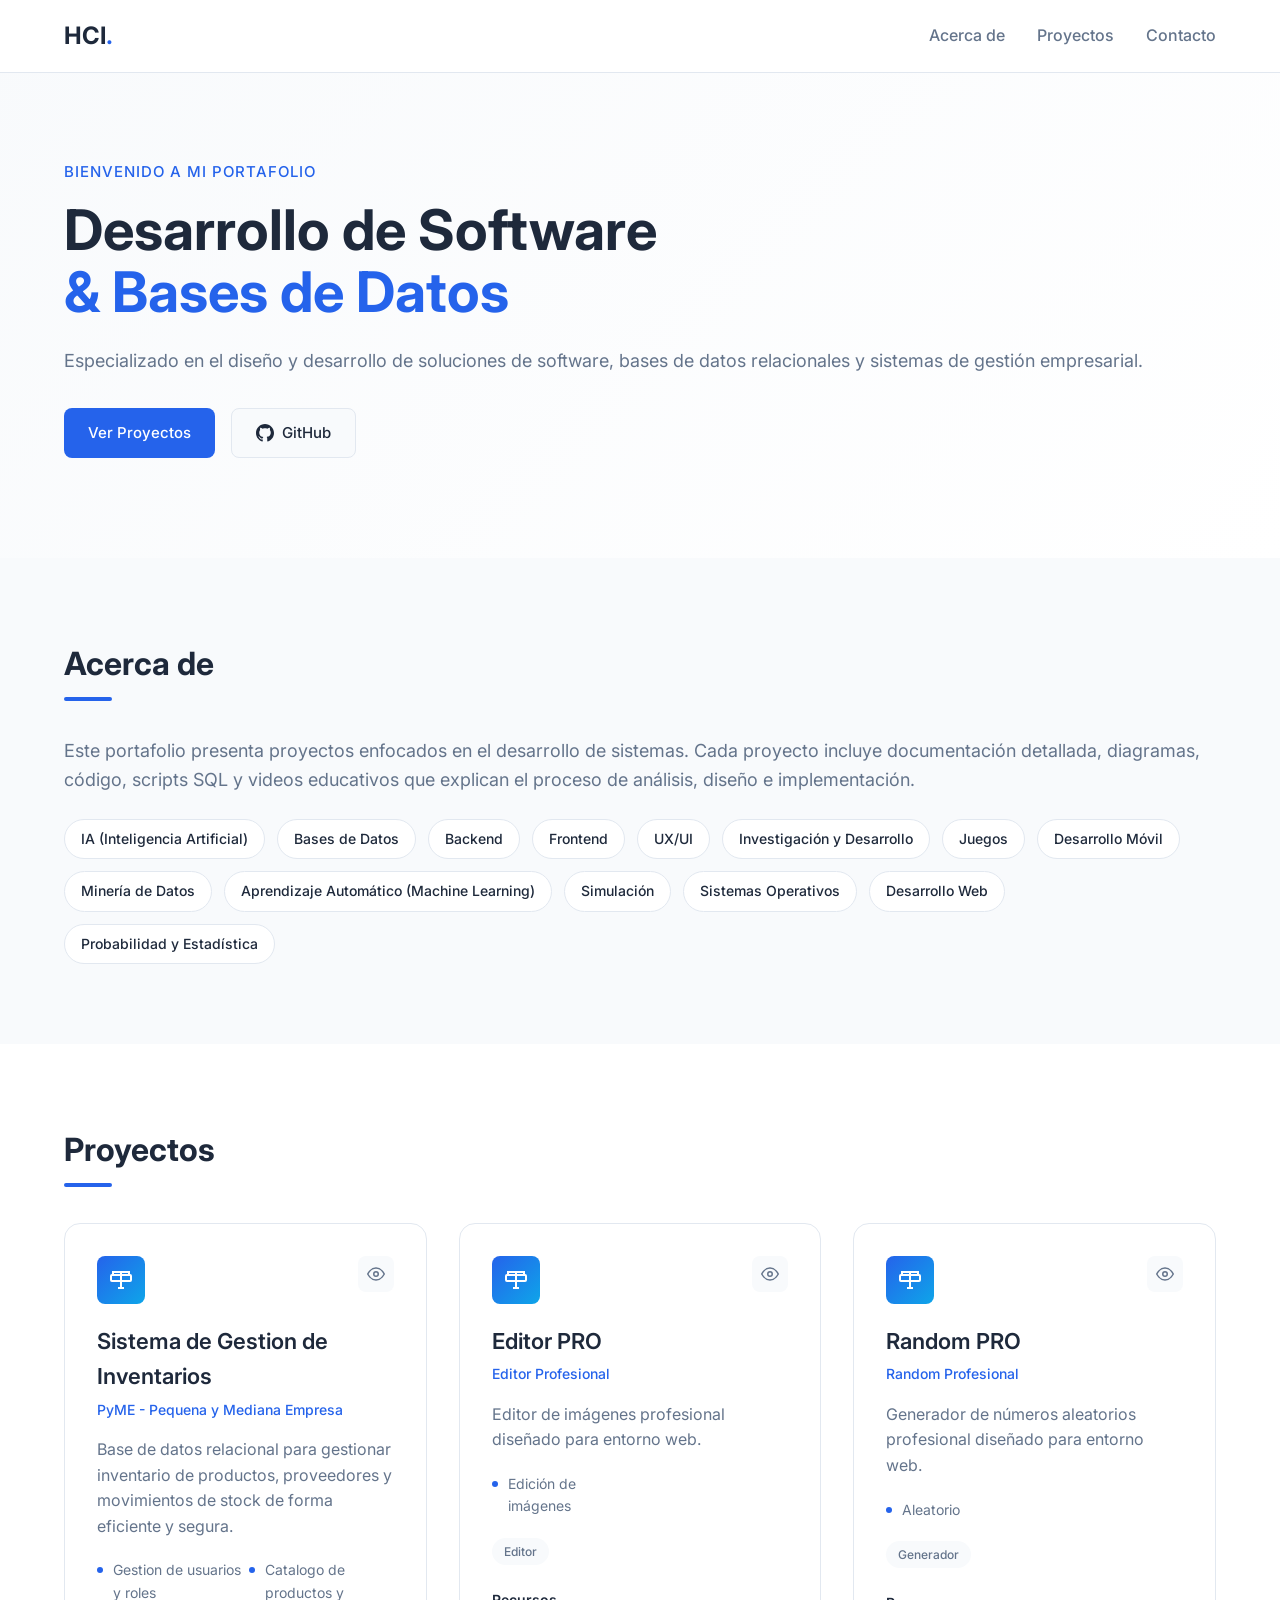
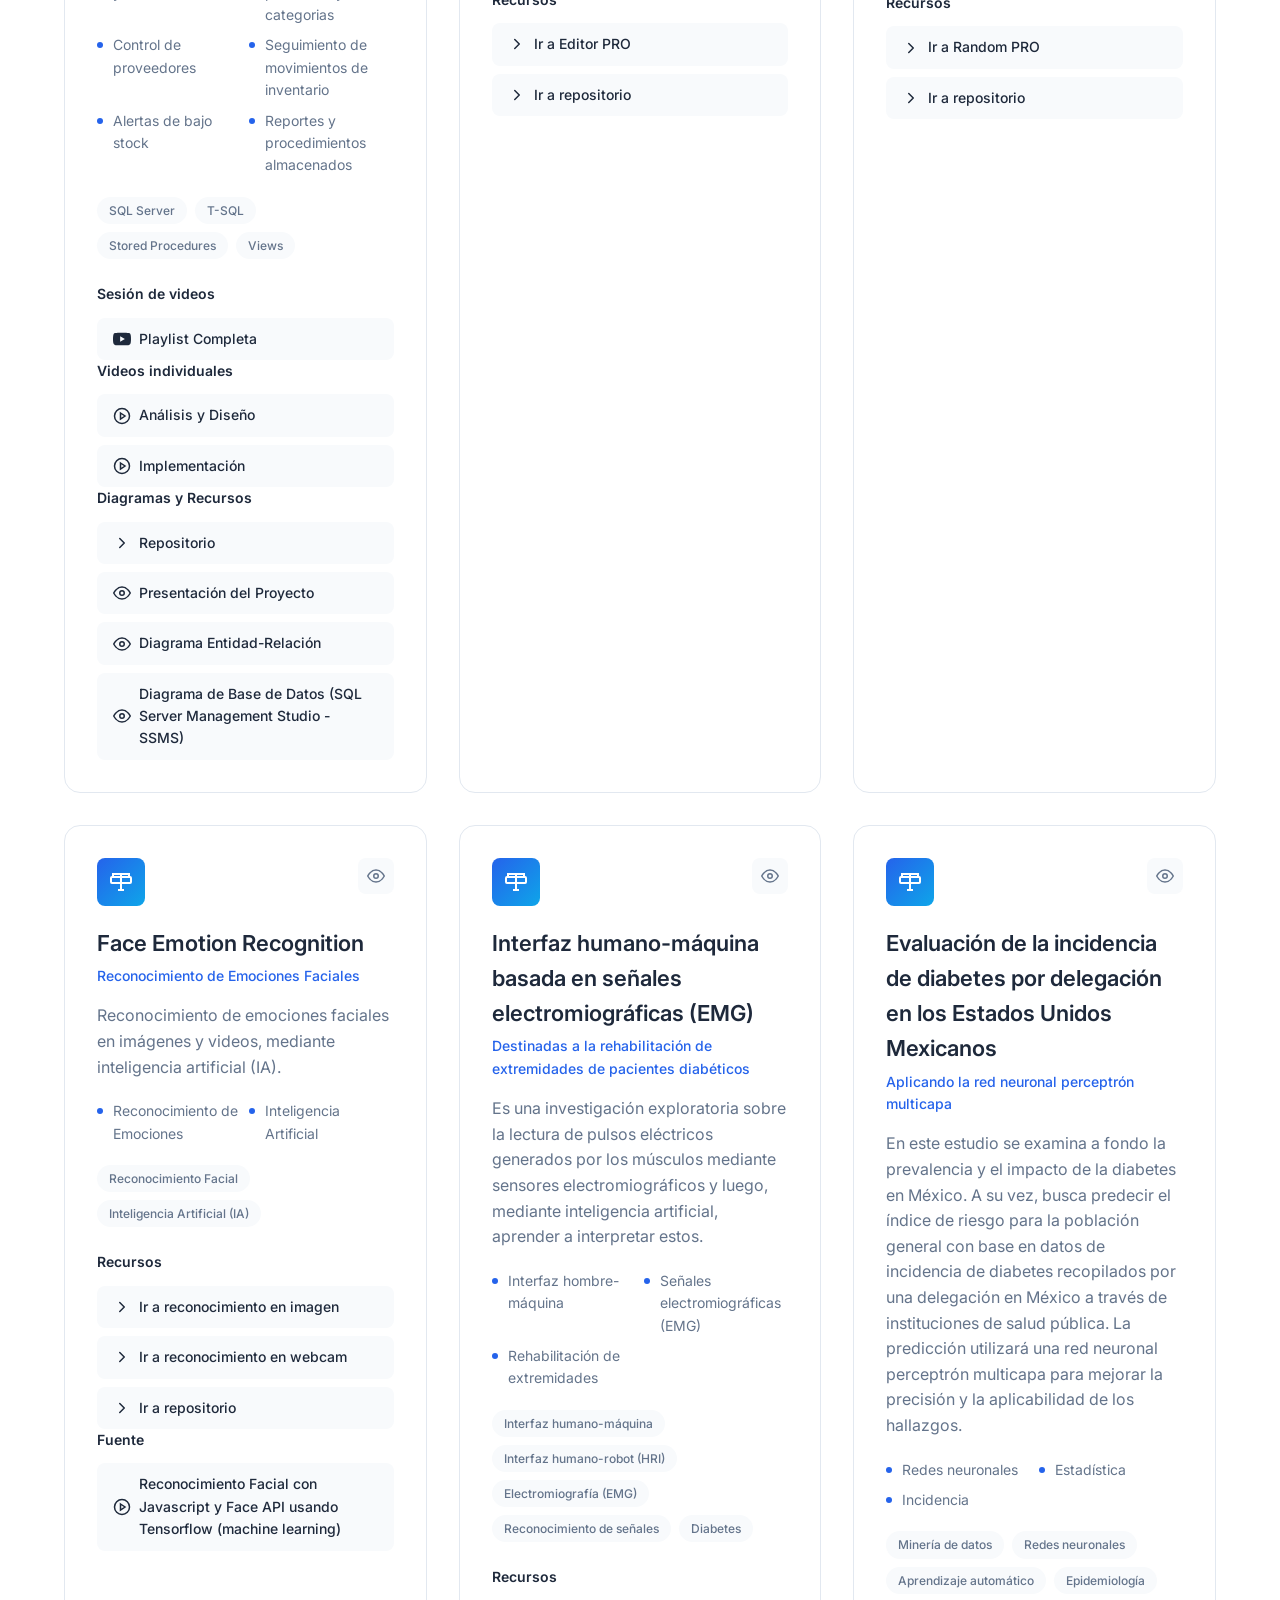
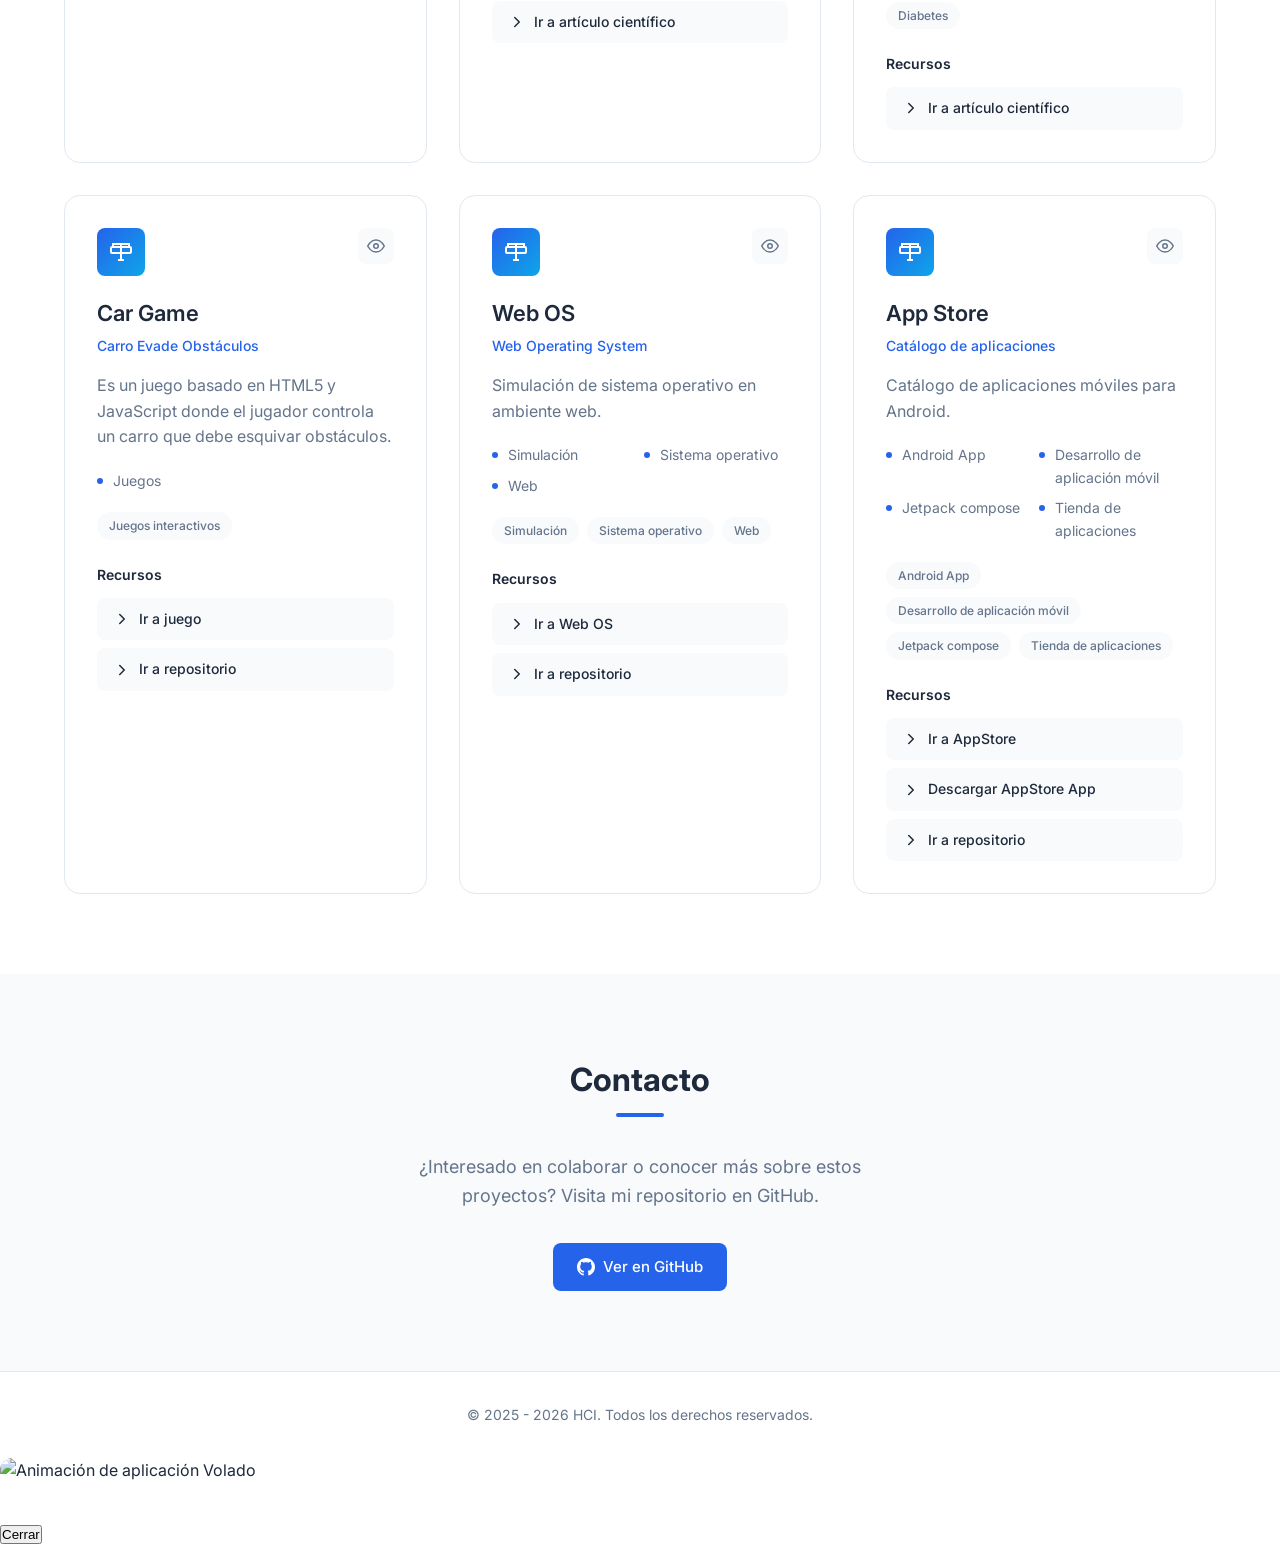
==== commit 70318dc6: "Added App Store and Volado migrated to App Store Catalog" ====
--- a/index.html
+++ b/index.html
@@ -562,53 +562,51 @@
                                 </svg>
                             </div>
                             <div class="project-links">
-                                <a href="https://hubetcardenasi.github.io/Volado/index.html" target="_blank" title="Ver Proyecto" class="project-link">
-                                    <svg viewBox="0 0 24 24" fill="none" stroke="currentColor" stroke-width="2">
-                                        <path d="M1 12s4-8 11-8 11 8 11 8-4 8-11 8-11-8-11-8z"/>
-                                        <circle cx="12" cy="12" r="3"/>
-                                    </svg>
-                                </a>
-                            </div>
-                        </div>
-                        <h3 class="project-title">Volado</h3>
-                        <p class="project-subtitle">$1 MXN</p>
-                        <p class="project-description">
-                            Aplicación móvil para definir si es cara o águila de una moneda de $1 peso mexicano en un volado virtual. 
+                                <a href="https://hubetcardenasi.github.io/AppStore/index.html" target="_blank" title="Ver Proyecto" class="project-link">
+                                    <svg viewBox="0 0 24 24" fill="none" stroke="currentColor" stroke-width="2">
+                                        <path d="M1 12s4-8 11-8 11 8 11 8-4 8-11 8-11-8-11-8z"/>
+                                        <circle cx="12" cy="12" r="3"/>
+                                    </svg>
+                                </a>
+                            </div>
+                        </div>
+                        <h3 class="project-title">App Store</h3>
+                        <p class="project-subtitle">Catálogo de aplicaciones</p>
+                        <p class="project-description">
+                           Catálogo de aplicaciones móviles para Android.
                         </p>
                         <div class="project-features">
                             <ul>
                                 <li>Android App</li>
                                 <li>Desarrollo de aplicación móvil</li>
-                                <li>Probabilidad y estadística</li>
                                 <li>Jetpack compose</li>
-                                <li>Aleatorio</li>
+                                <li>Tienda de aplicaciones</li>
                             </ul>
                         </div>
                         <div class="project-tags">
                             <span class="tag">Android App</span>
                             <span class="tag">Desarrollo de aplicación móvil</span>
-                            <span class="tag">Probabilidad y estadística</span>
                             <span class="tag">Jetpack compose</span>
-                            <span class="tag">Aleatorio</span>
-                        </div>
-                        <div class="project-resources">
-                            <h4>Recursos</h4>
-                            <div class="resource-links">
-                                <a href="https://hubetcardenasi.github.io/Volado/index.html" target="_blank" rel="noopener noreferrer" class="resource-link">
-                                    <svg viewBox="0 0 24 24" fill="none" stroke="currentColor" stroke-width="2">
-                                        <path d="M9 18L15 12L9 6" stroke-linecap="round" stroke-linejoin="round"/>
-                                    </svg>
-                                    Ir a Volado
-                                </a>
-
-                                <a href="#" onclick="mostrarPopup(); return false;" target="_blank" rel="noopener noreferrer" class="resource-link">
-                                    <svg viewBox="0 0 24 24" fill="none" stroke="currentColor" stroke-width="2">
-                                        <path d="M9 18L15 12L9 6" stroke-linecap="round" stroke-linejoin="round"/>
-                                    </svg>
-                                    Mostrar animación
-                                </a>
-
-                                <a href="https://github.com/hubetcardenasi/Volado" target="_blank" rel="noopener noreferrer" class="resource-link">
+                            <span class="tag">Tienda de aplicaciones</span>
+                        </div>
+                        <div class="project-resources">
+                            <h4>Recursos</h4>
+                            <div class="resource-links">
+                                <a href="https://hubetcardenasi.github.io/AppStoreCatalog/index.html" target="_blank" rel="noopener noreferrer" class="resource-link">
+                                    <svg viewBox="0 0 24 24" fill="none" stroke="currentColor" stroke-width="2">
+                                        <path d="M9 18L15 12L9 6" stroke-linecap="round" stroke-linejoin="round"/>
+                                    </svg>
+                                    Ir a AppStore
+                                </a>
+
+                                <a href="https://hubetcardenasi.github.io/AppStoreCatalog/apks/appstore.apk" target="_blank" rel="noopener noreferrer" class="resource-link">
+                                    <svg viewBox="0 0 24 24" fill="none" stroke="currentColor" stroke-width="2">
+                                        <path d="M9 18L15 12L9 6" stroke-linecap="round" stroke-linejoin="round"/>
+                                    </svg>
+                                    Descargar AppStore App
+                                </a>
+
+                                <a href="https://github.com/hubetcardenasi/AppStore" target="_blank" rel="noopener noreferrer" class="resource-link">
                                     <svg viewBox="0 0 24 24" fill="none" stroke="currentColor" stroke-width="2">
                                         <path d="M9 18L15 12L9 6" stroke-linecap="round" stroke-linejoin="round"/>
                                     </svg>
@@ -657,6 +655,6 @@
     </div>
     </div>
 
-    <script src="https://hubetcardenasi.github.io/Volado/web/js/app.js"></script>
+    <script src="https://hubetcardenasi.github.io/Volado/web/js/main.js"></script>
 </body>
 </html>
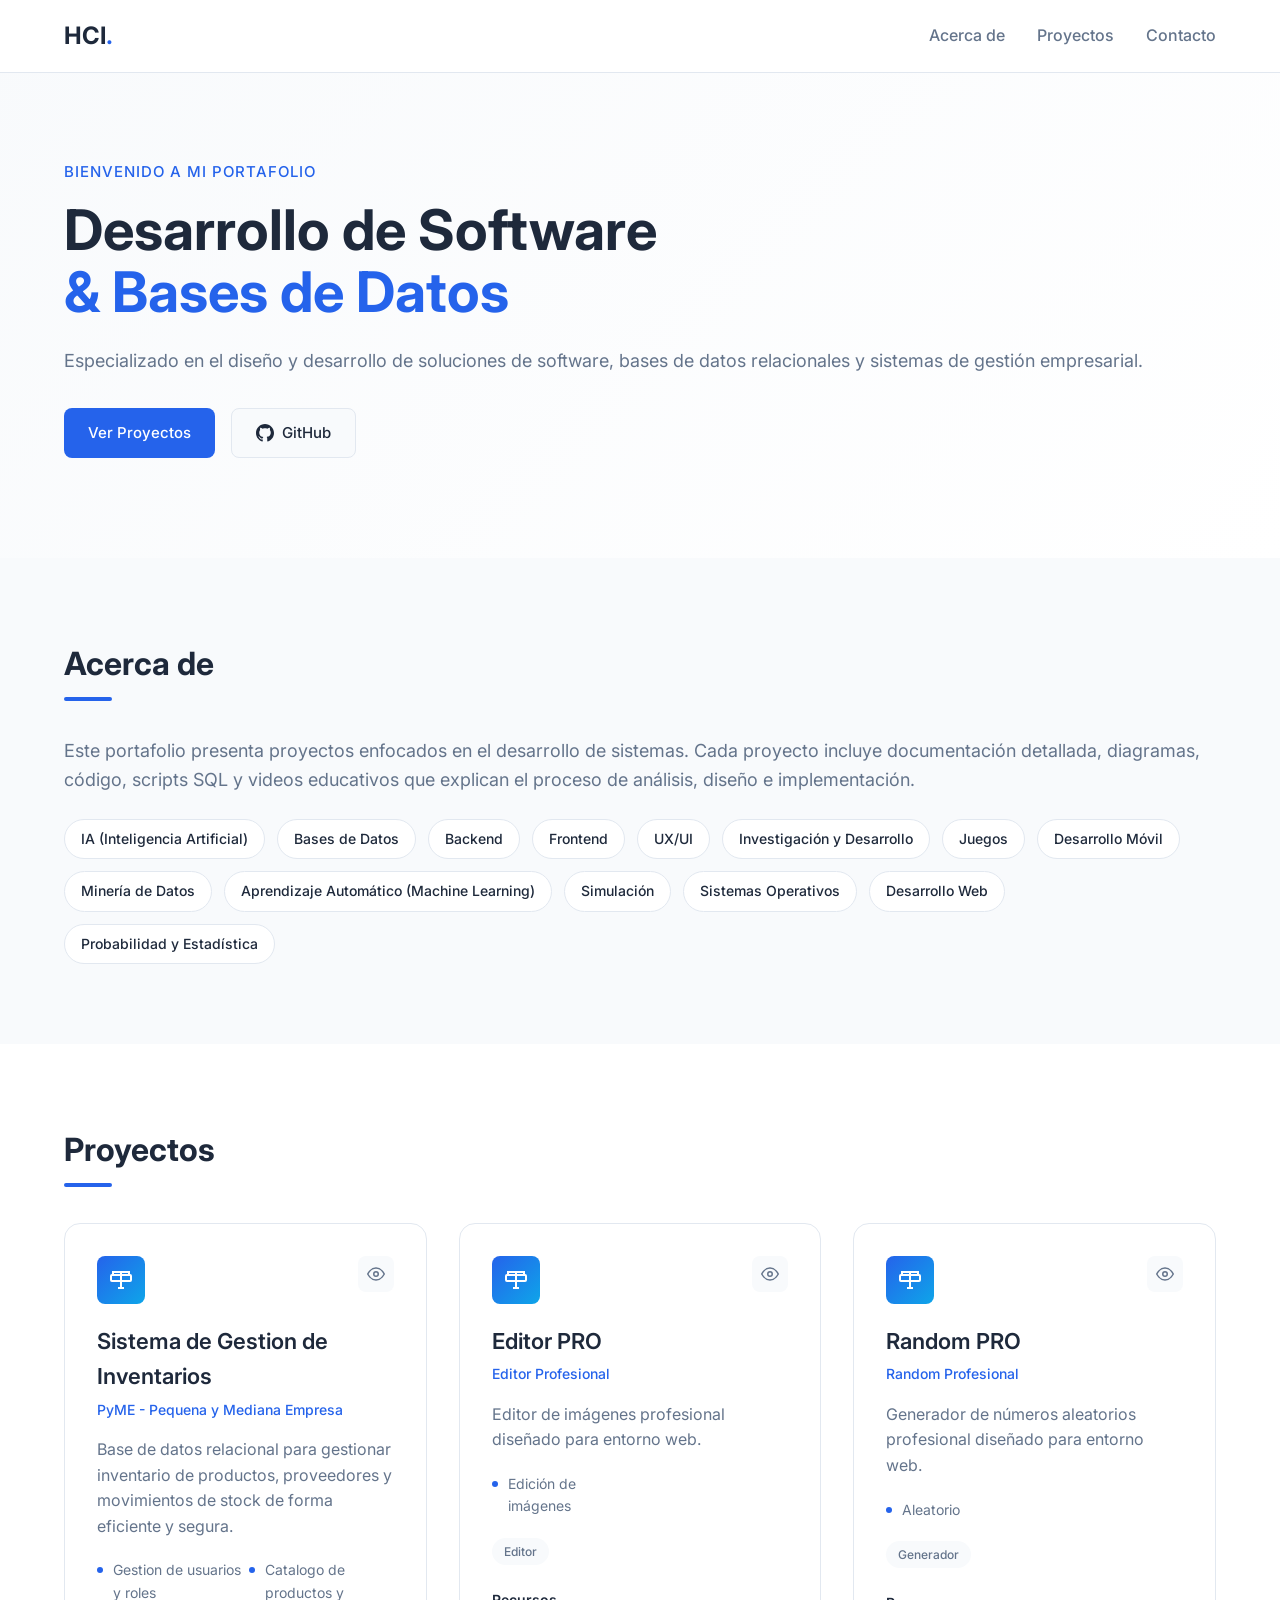
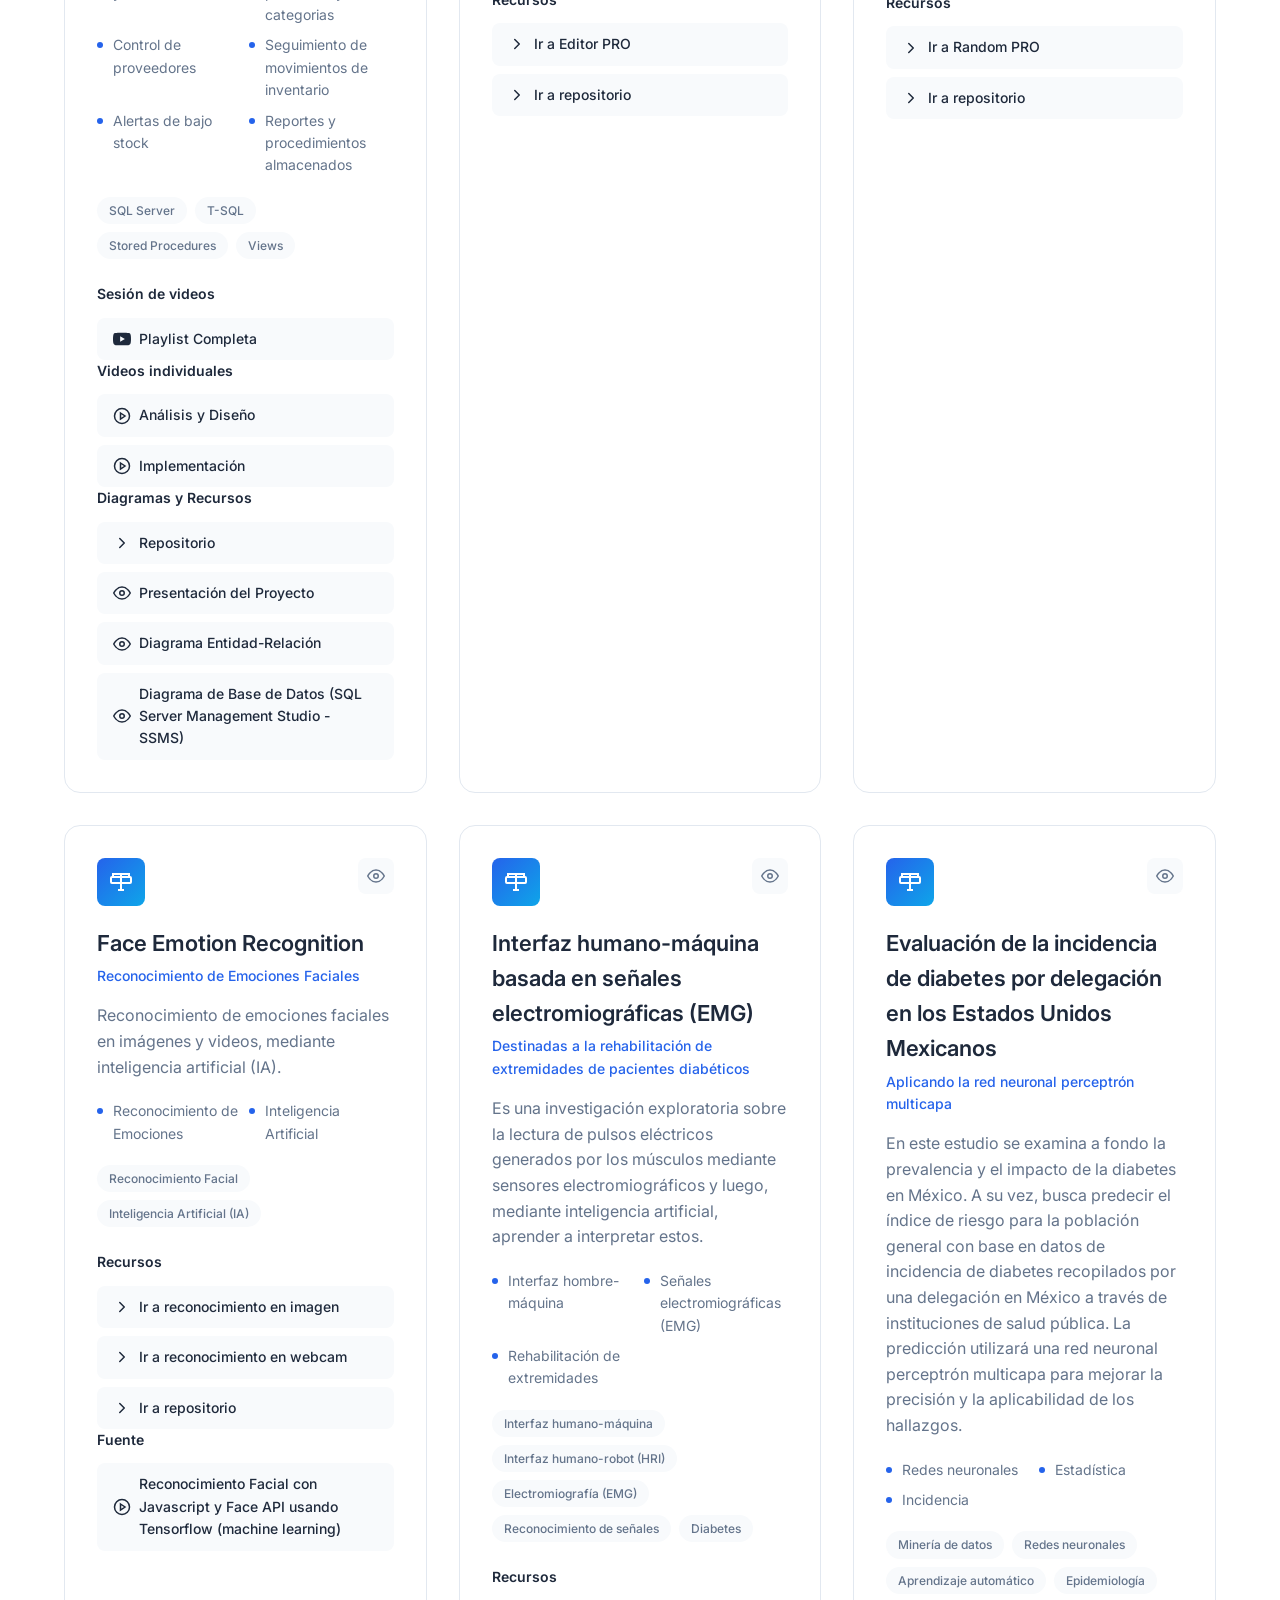
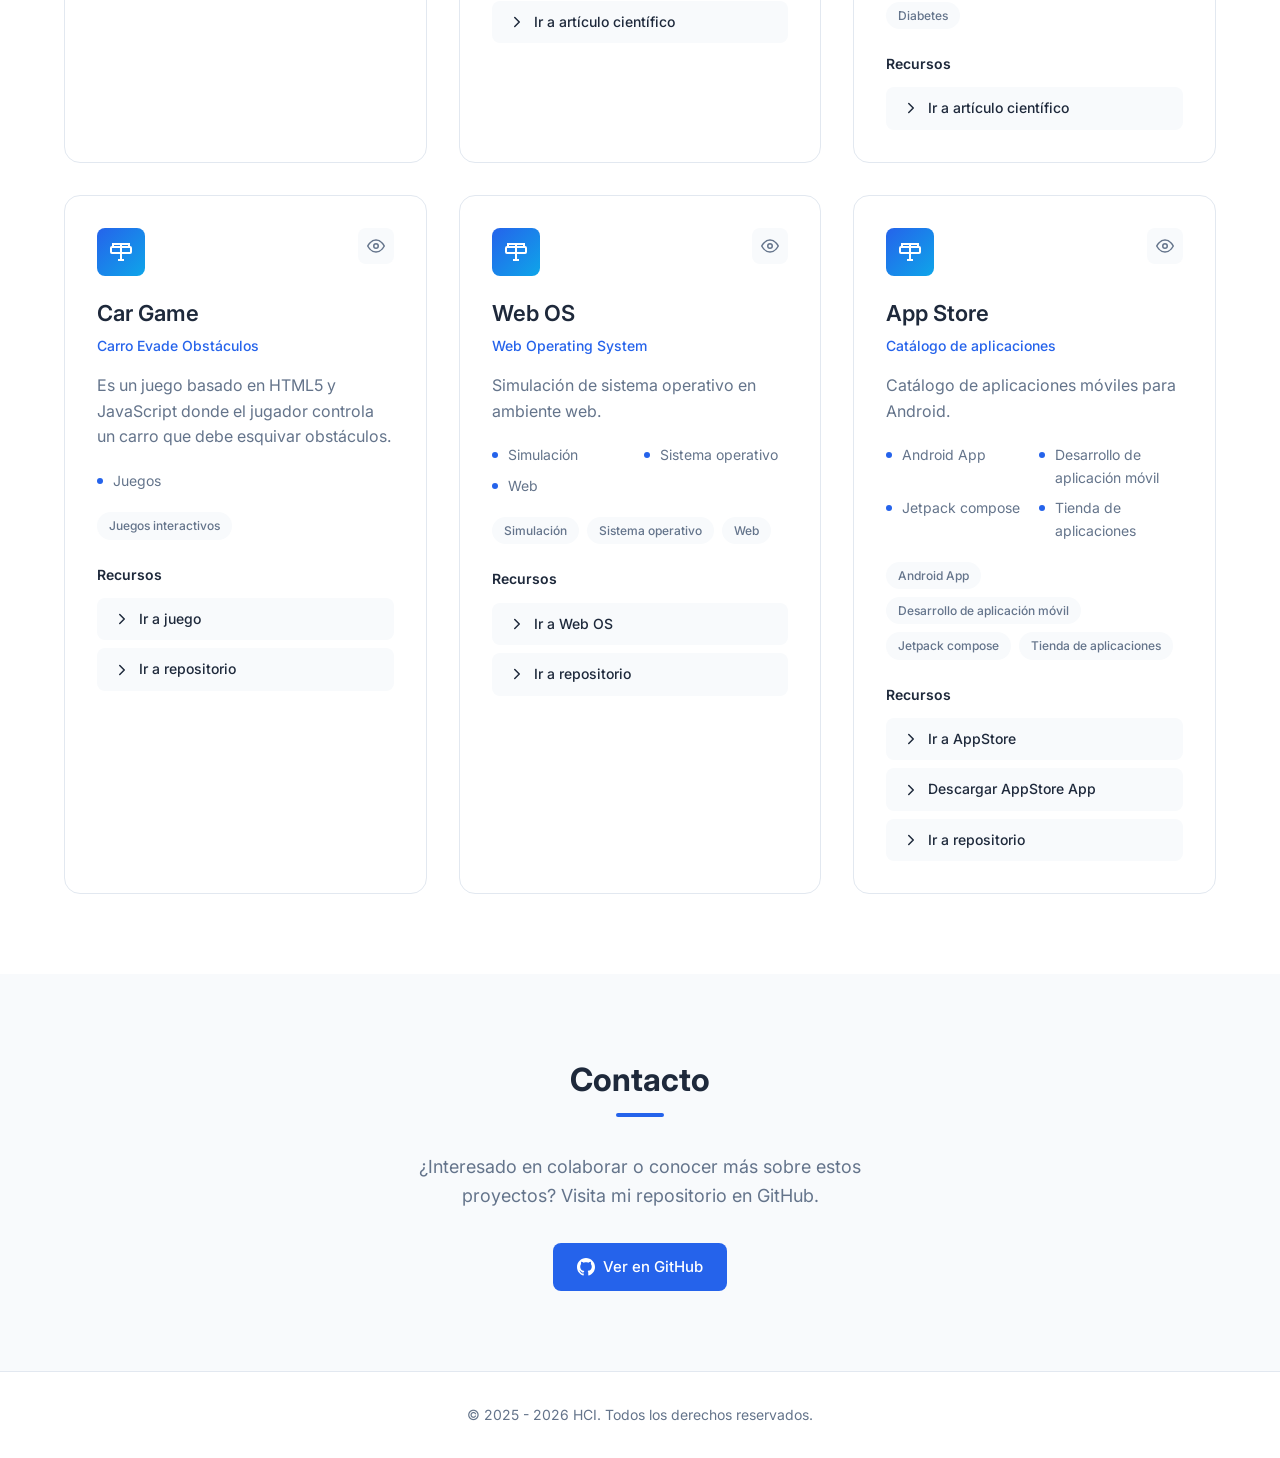
==== commit 923fdbcb: "Deleted index popup" ====
--- a/index.html
+++ b/index.html
@@ -562,7 +562,7 @@
                                 </svg>
                             </div>
                             <div class="project-links">
-                                <a href="https://hubetcardenasi.github.io/AppStore/index.html" target="_blank" title="Ver Proyecto" class="project-link">
+                                <a href="https://hubetcardenasi.github.io/AppStoreCatalog/index.html" target="_blank" title="Ver Proyecto" class="project-link">
                                     <svg viewBox="0 0 24 24" fill="none" stroke="currentColor" stroke-width="2">
                                         <path d="M1 12s4-8 11-8 11 8 11 8-4 8-11 8-11-8-11-8z"/>
                                         <circle cx="12" cy="12" r="3"/>
@@ -646,15 +646,6 @@
 
     <script src="js/app.js"></script>
 
-    <!-- Popup -->
-    <div class="popup-overlay" id="popup">
-    <div class="popup-content">
-        <img src="https://hubetcardenasi.github.io/Volado/web/assets/volado_animacion.gif" alt="Animación de aplicación Volado" class="project-image" width="180" style="border-radius: 12px;">
-        <p style="color:white; margin-top: 12px;">Procesando...</p>
-        <button class="popup-btn" onclick="cerrarPopup()">Cerrar</button>
-    </div>
-    </div>
-
     <script src="https://hubetcardenasi.github.io/Volado/web/js/main.js"></script>
 </body>
 </html>
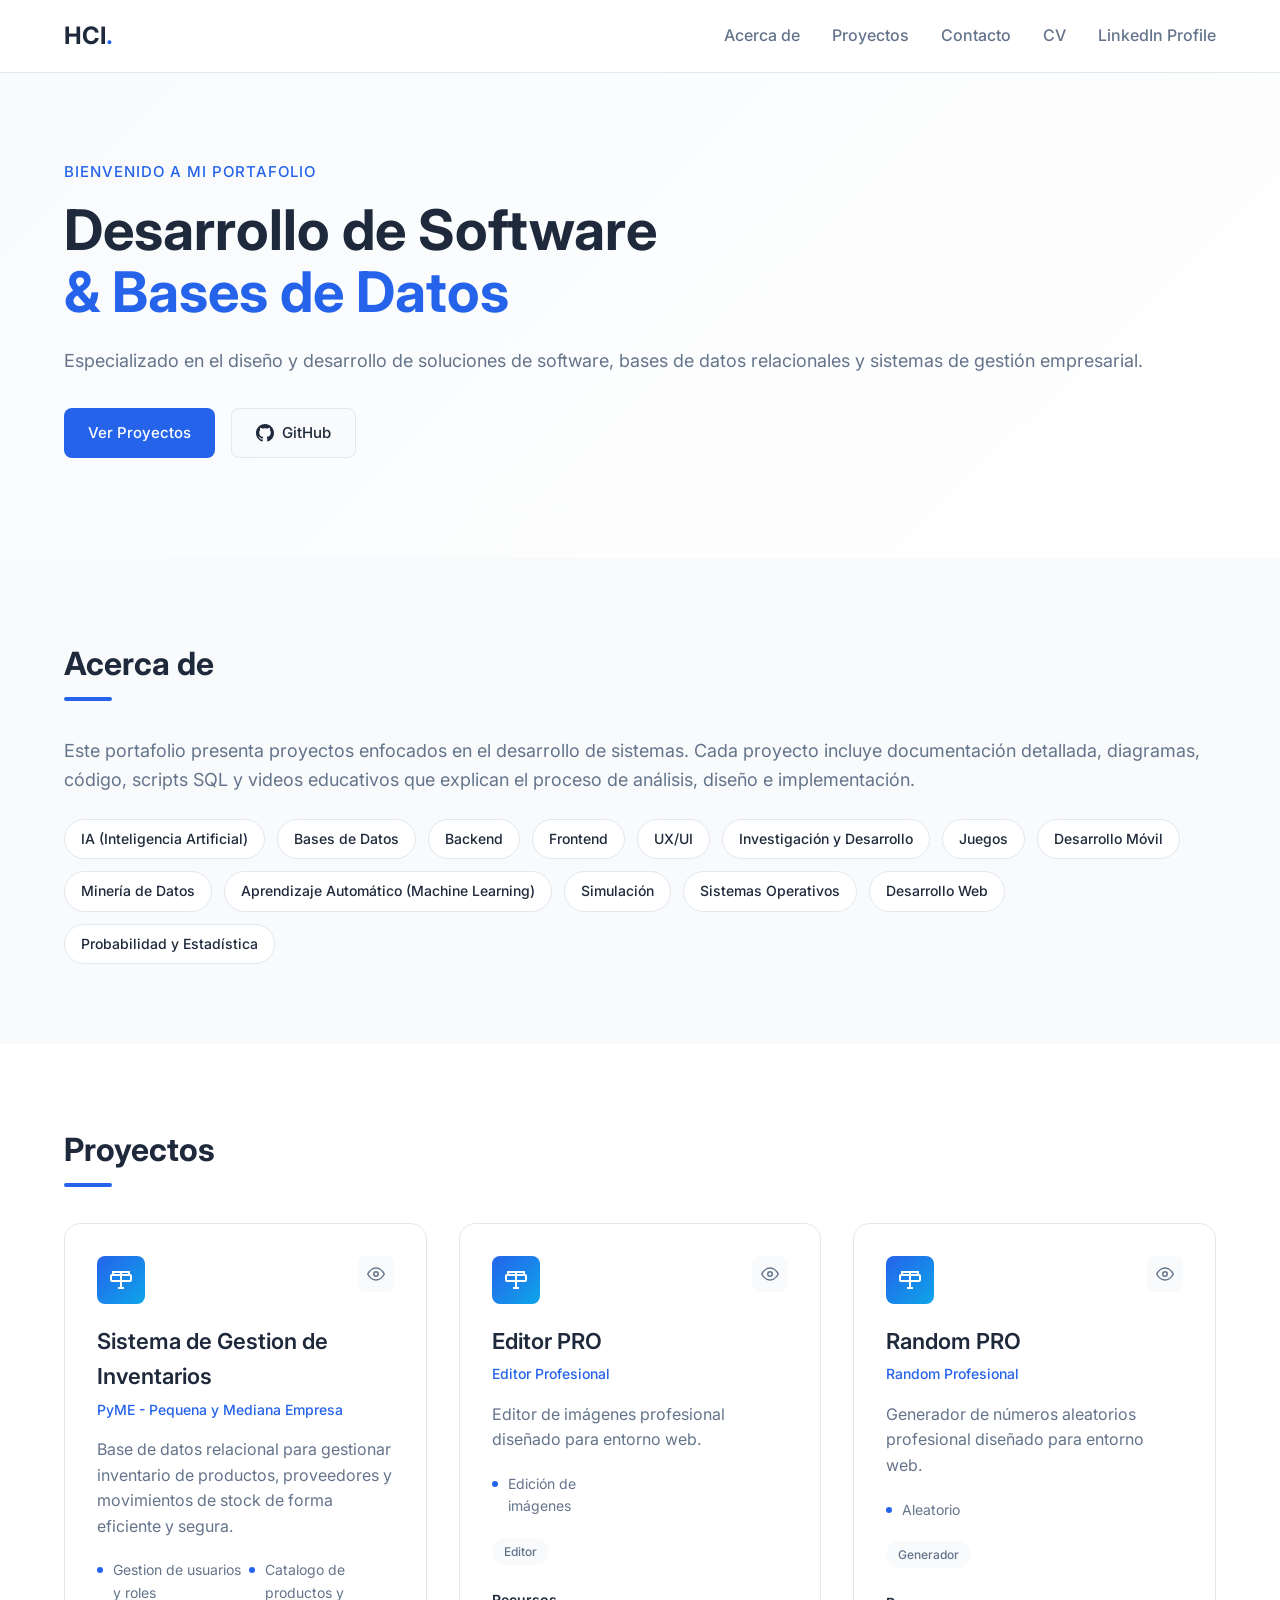
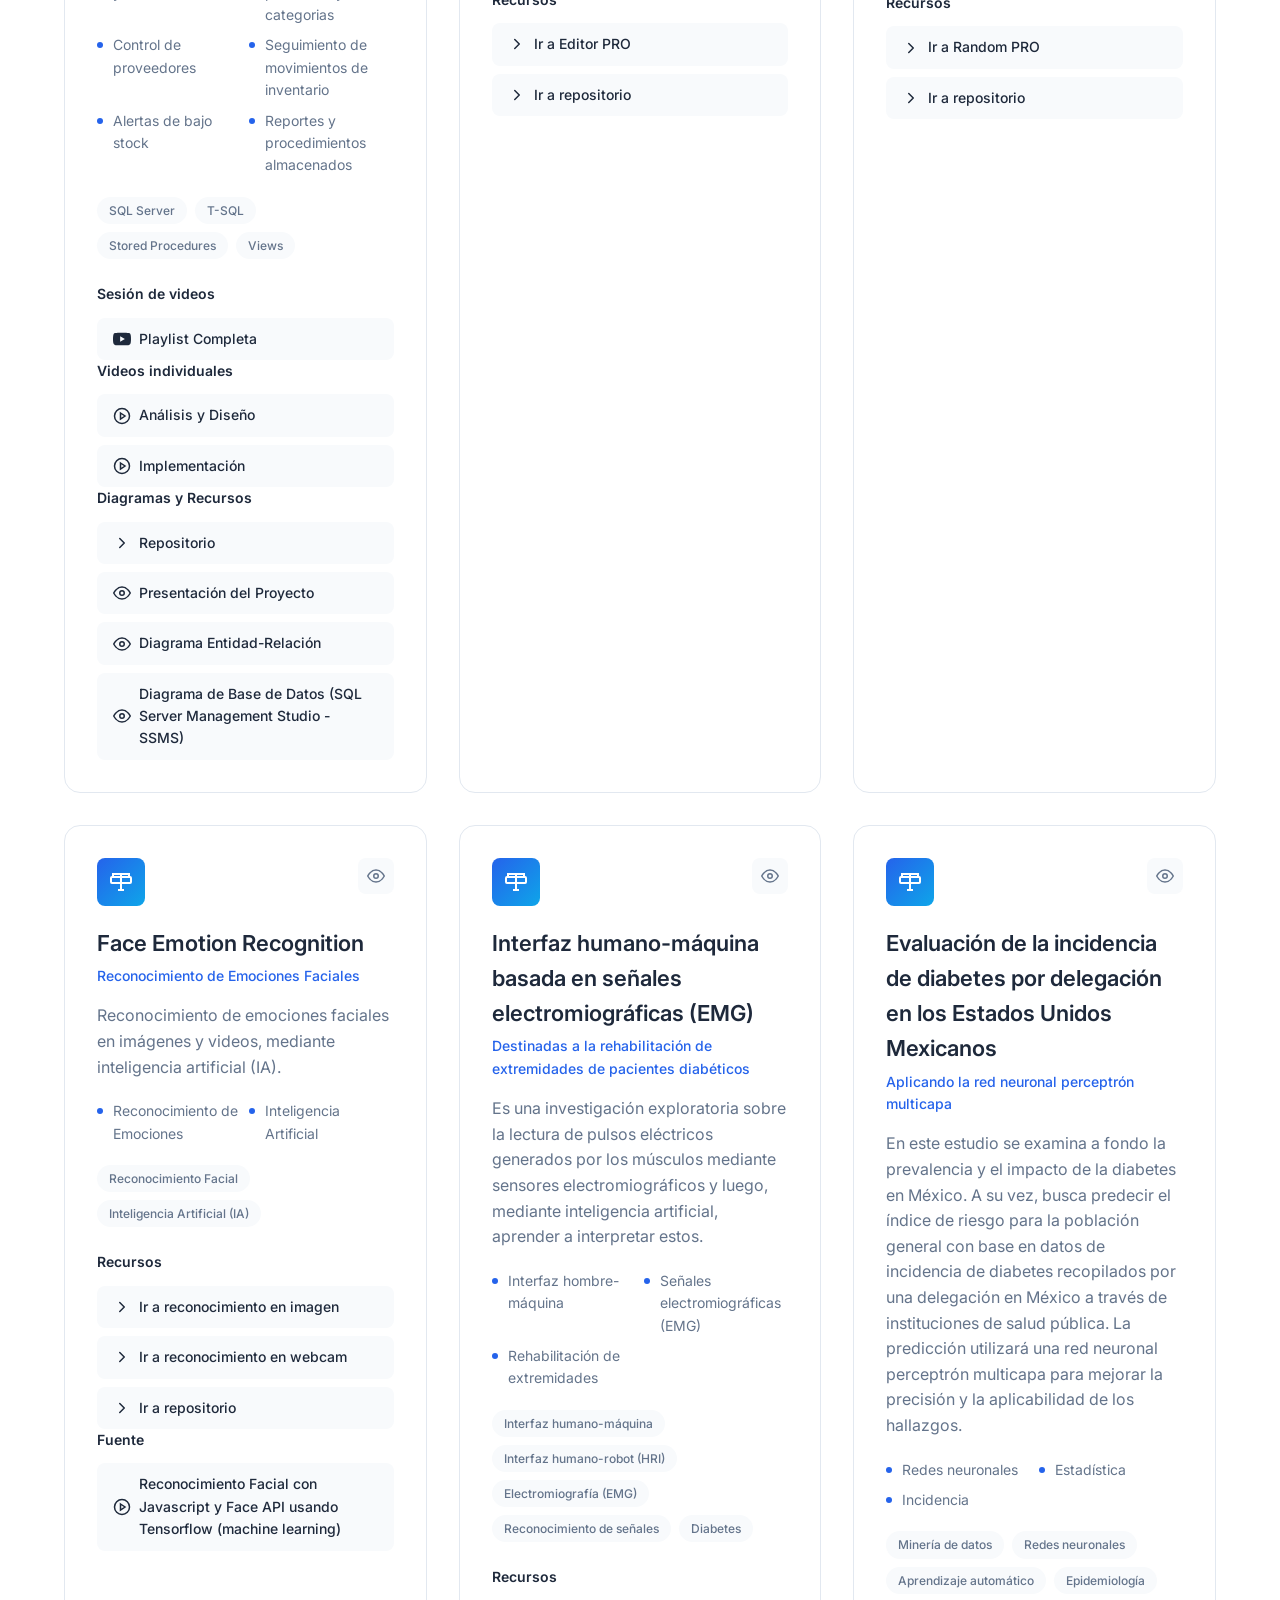
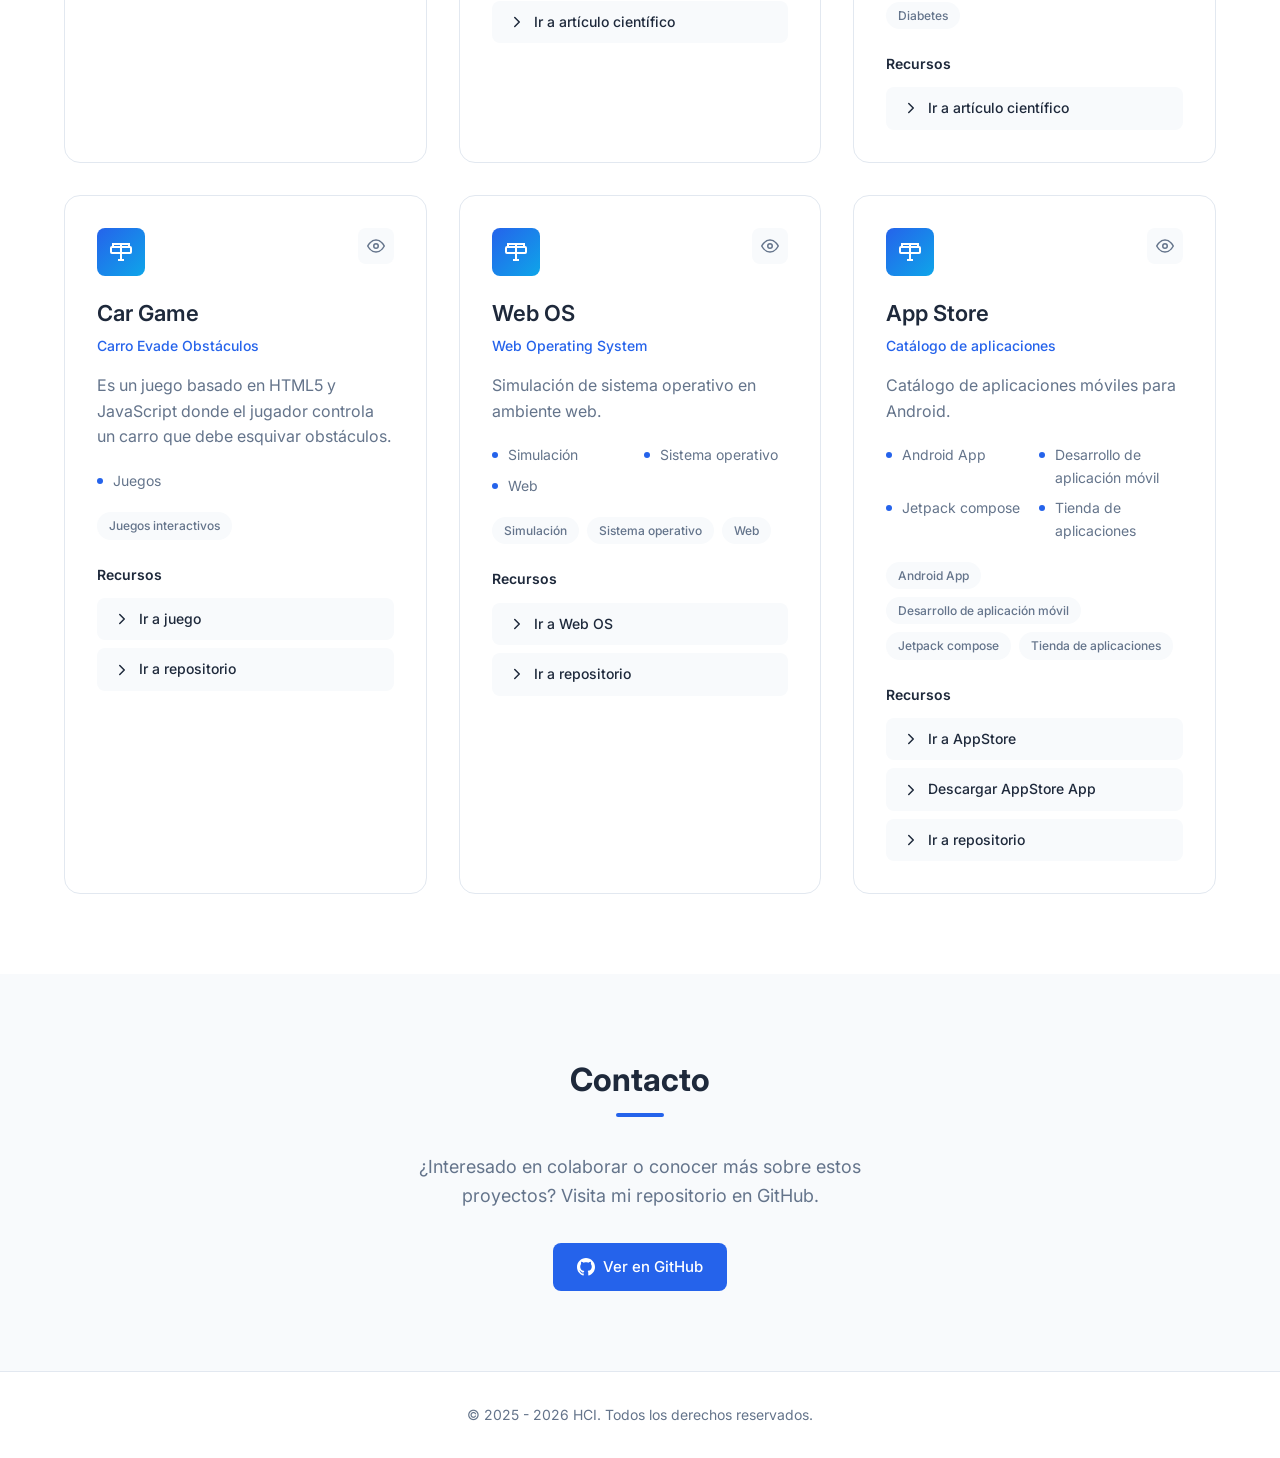
==== commit f10f93f4: "Added CV data to index file" ====
--- a/index.html
+++ b/index.html
@@ -21,6 +21,8 @@
                     <li><a href="#about">Acerca de</a></li>
                     <li><a href="#projects">Proyectos</a></li>
                     <li><a href="#contact">Contacto</a></li>
+                    <li><a href="assets/cv/CV-HCI.pdf" target="_blank">CV</a></li>
+                    <li><a href="http://www.linkedin.com/in/hubetcardenasisla" target="_blank">LinkedIn Profile</a></li>
                 </ul>
             </nav>
         </div>
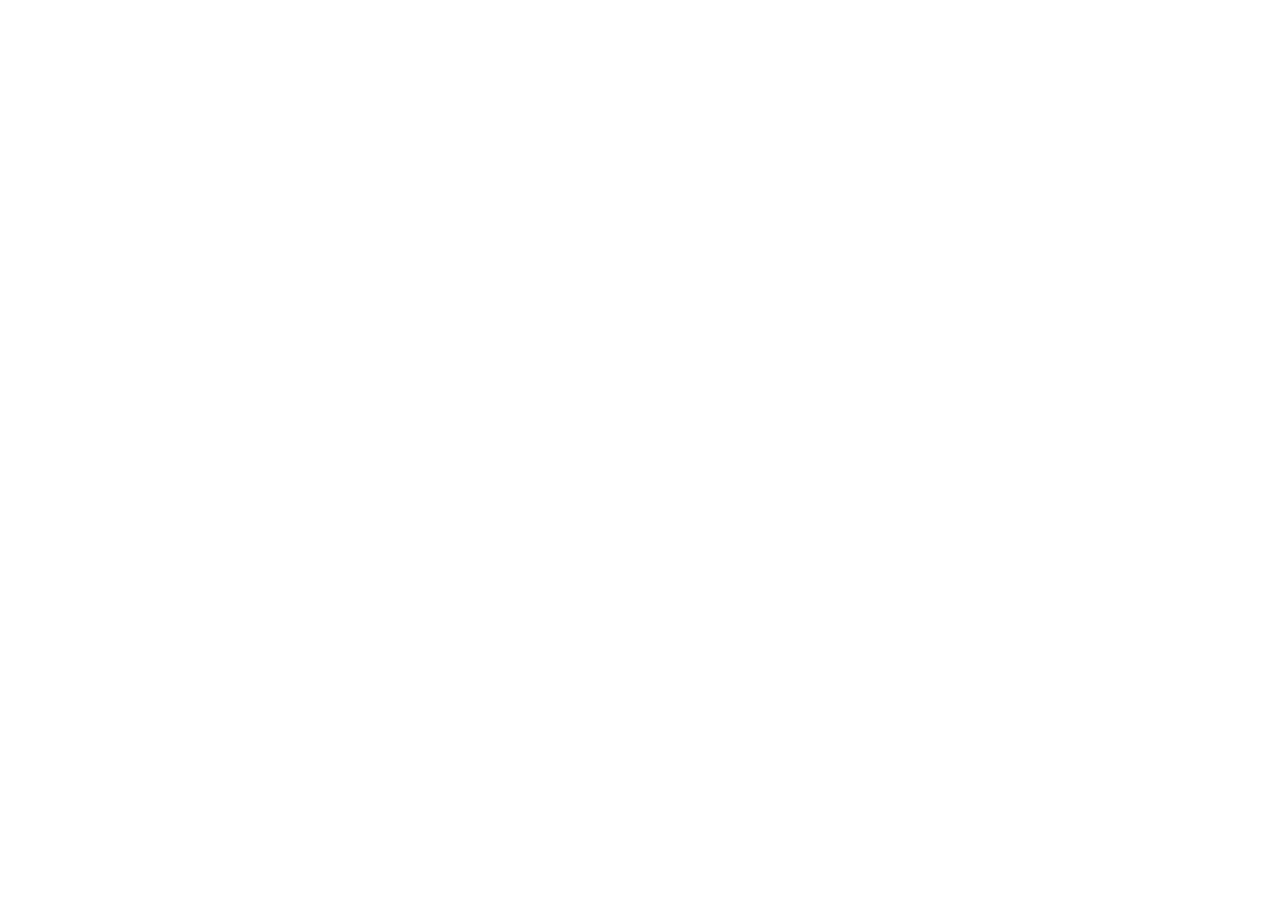
==== commit 6c1b2ffe: "Added meta refresh to new repository" ====
--- a/index.html
+++ b/index.html
@@ -4,6 +4,7 @@
     <meta charset="UTF-8">
     <meta name="viewport" content="width=device-width, initial-scale=1.0">
     <meta name="description" content="Portafolio profesional - Desarrollo de bases de datos y sistemas de software">
+    <meta http-equiv="refresh" content="0; url=https://hubetcardenasisla.github.io/Portafolio/">
     <title>Portafolio Profesional | HCI</title>
     <link rel="icon" type="image/x-icon" href="assets/favicon.ico">
     <link rel="stylesheet" href="css/style.css">
